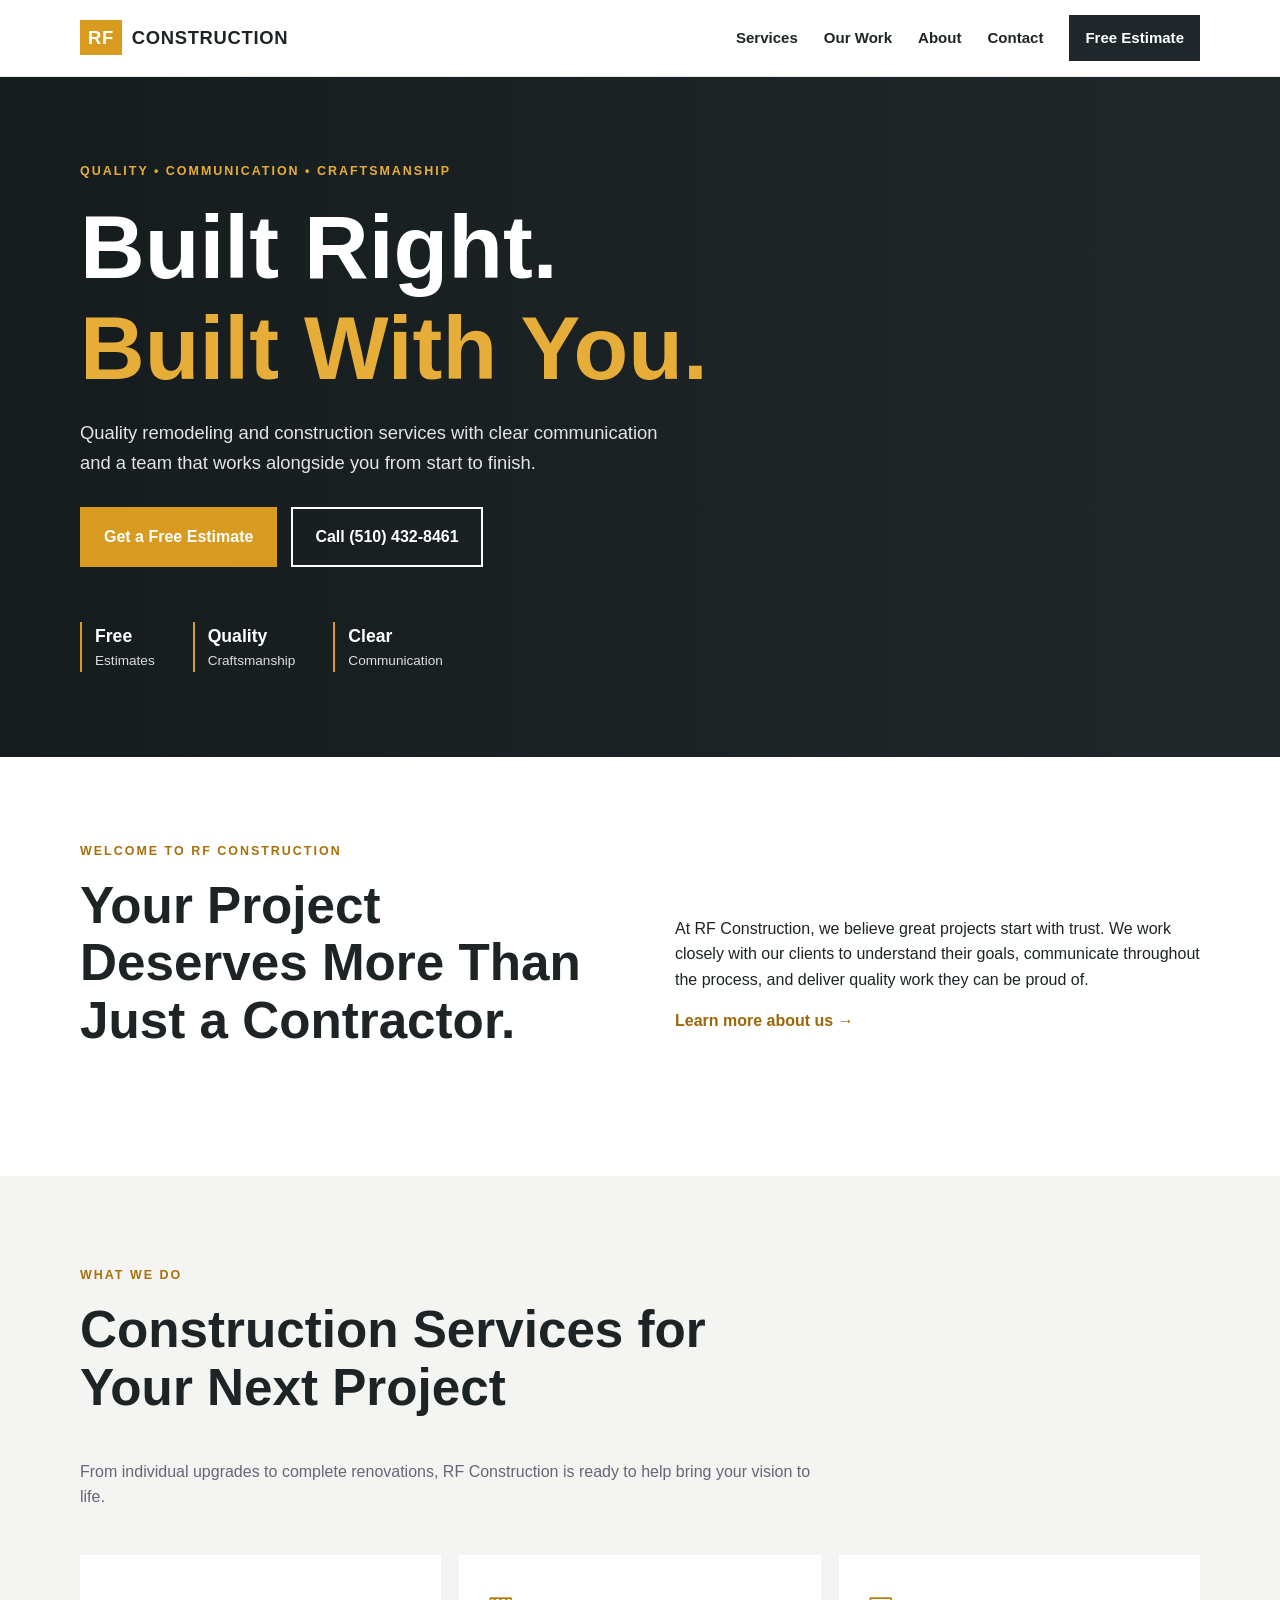
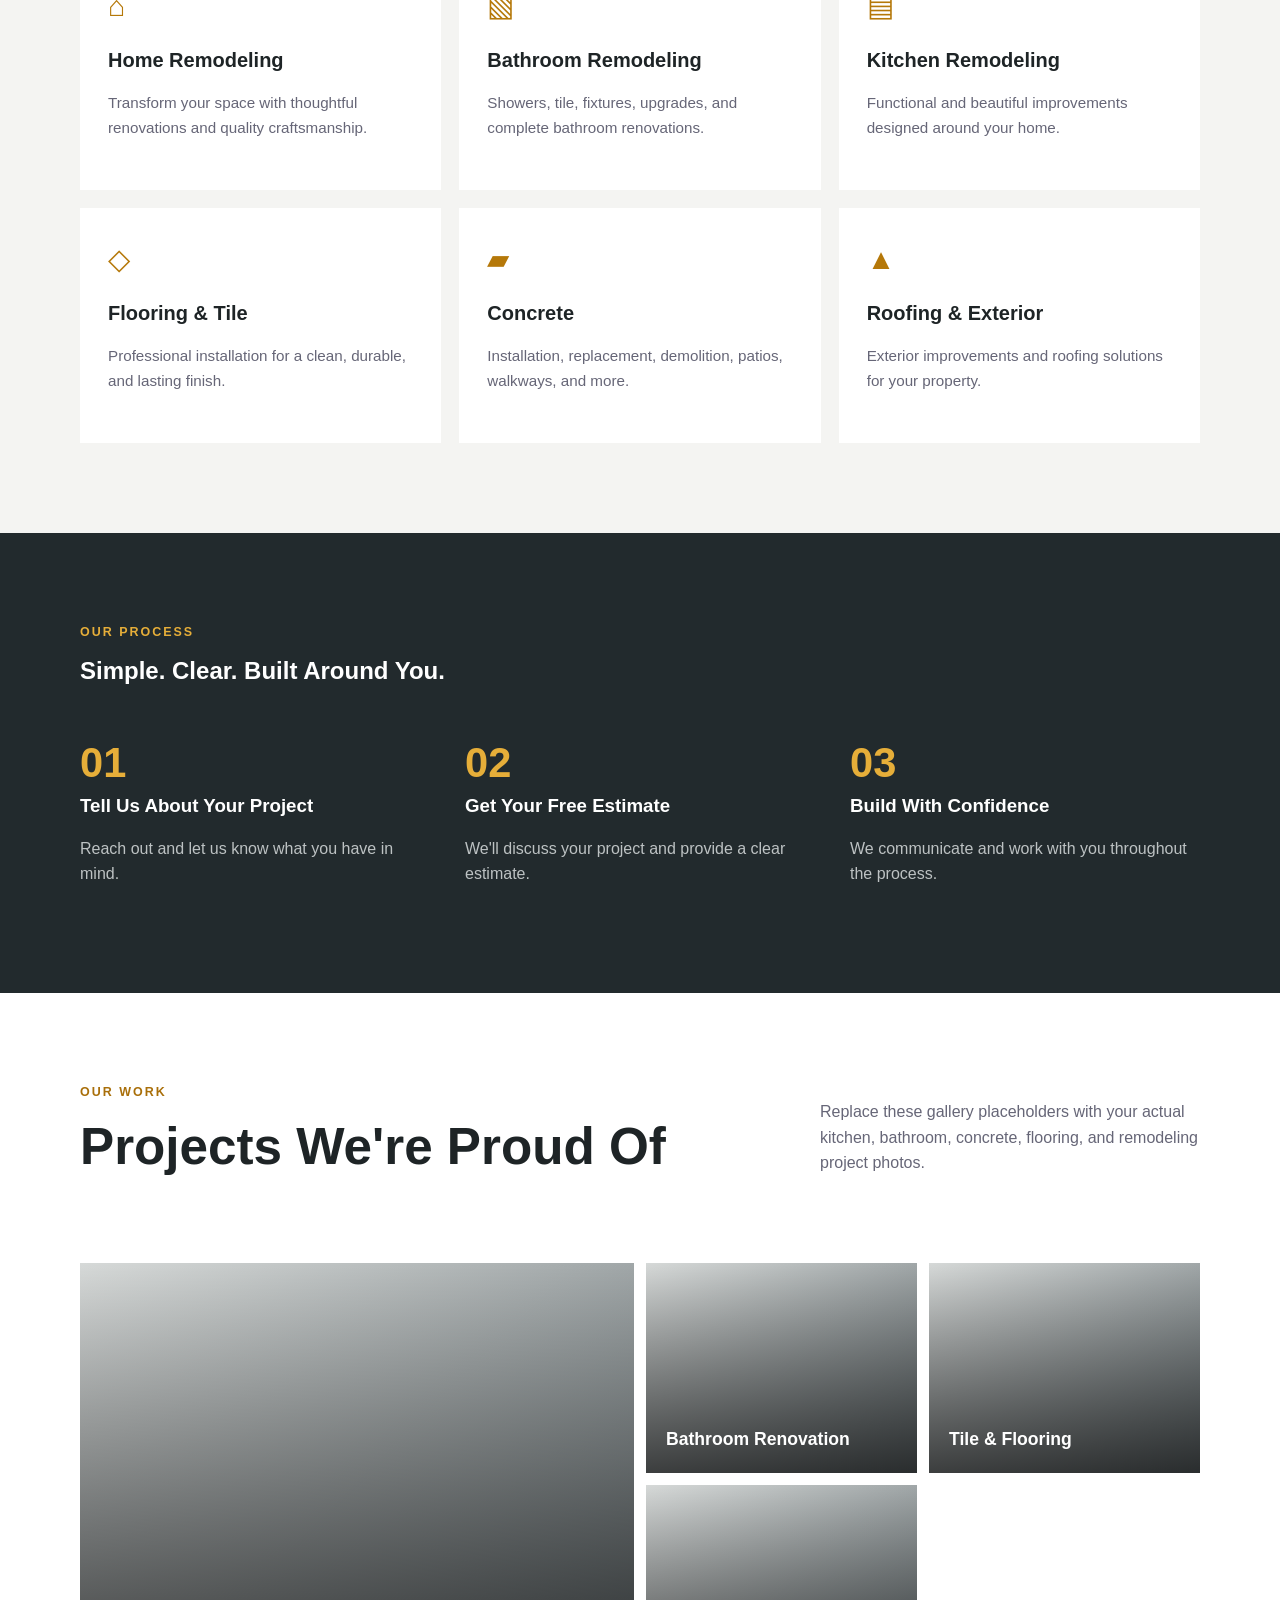
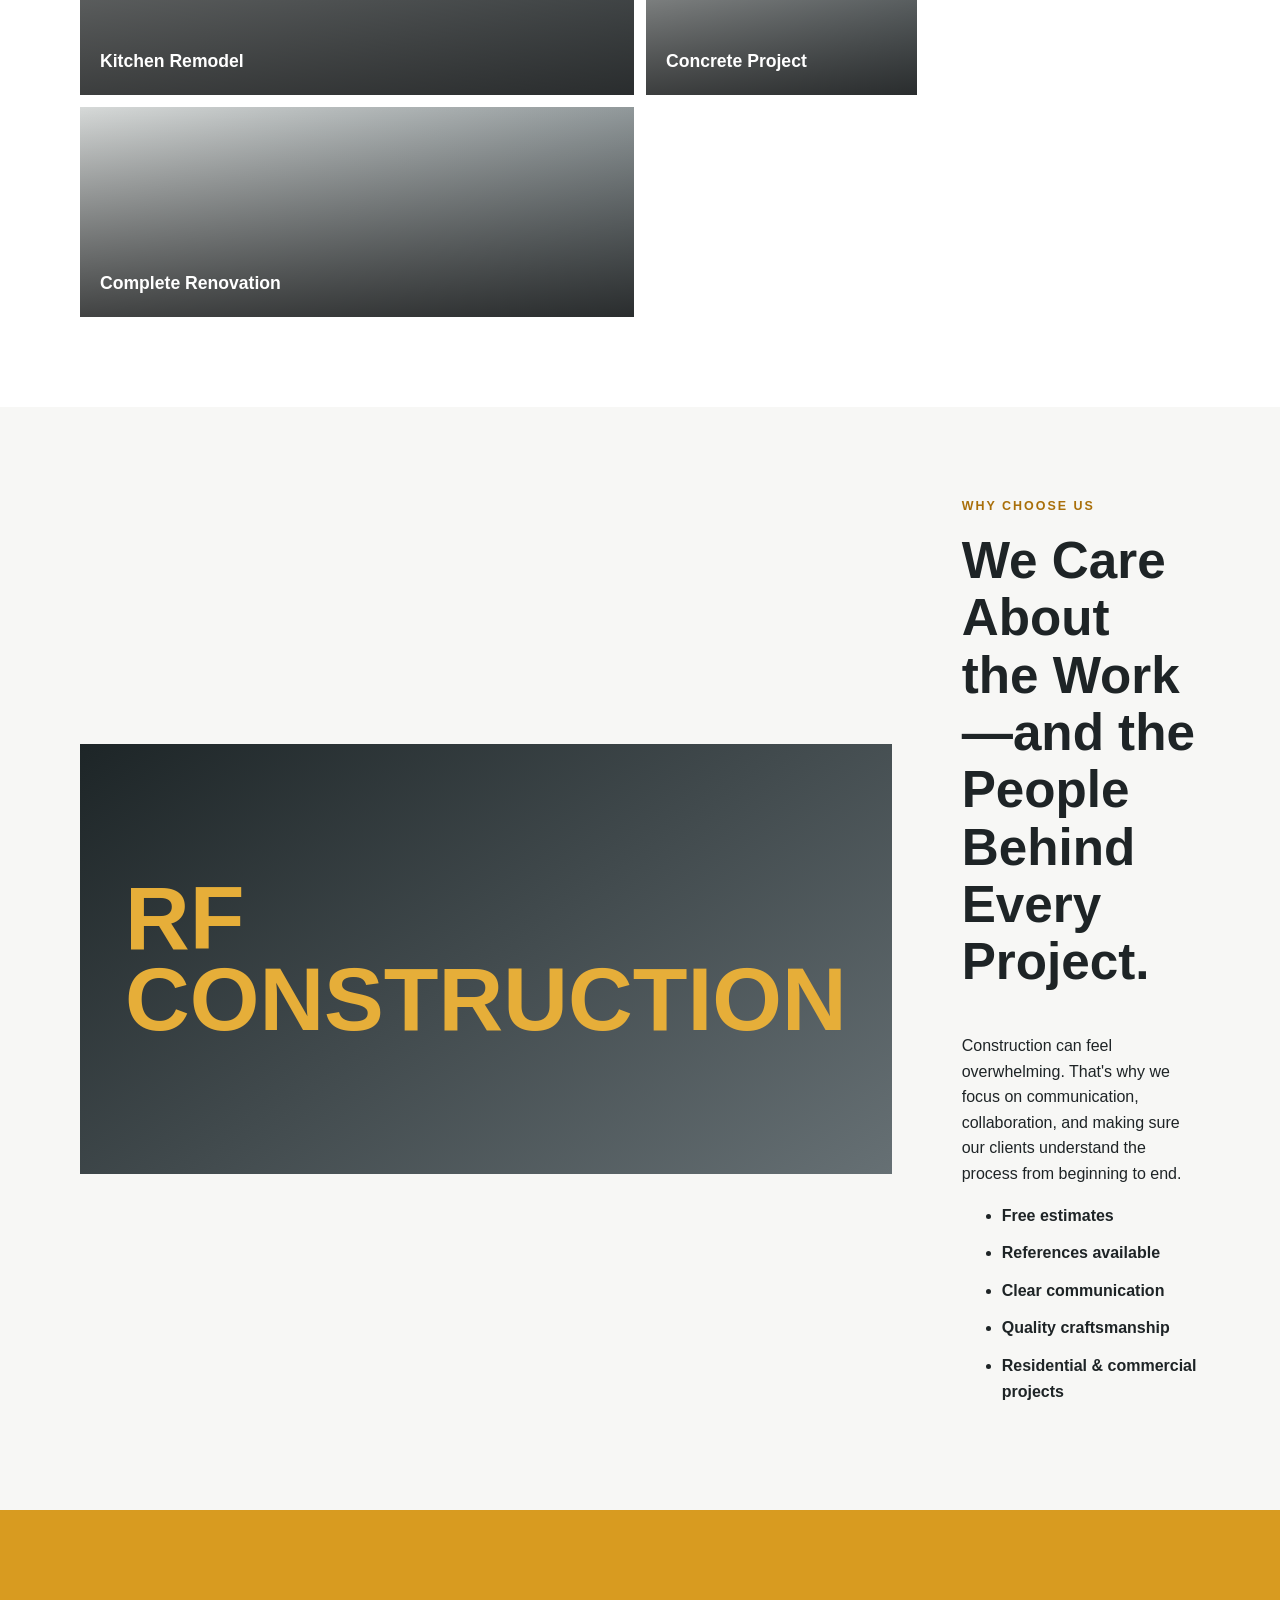
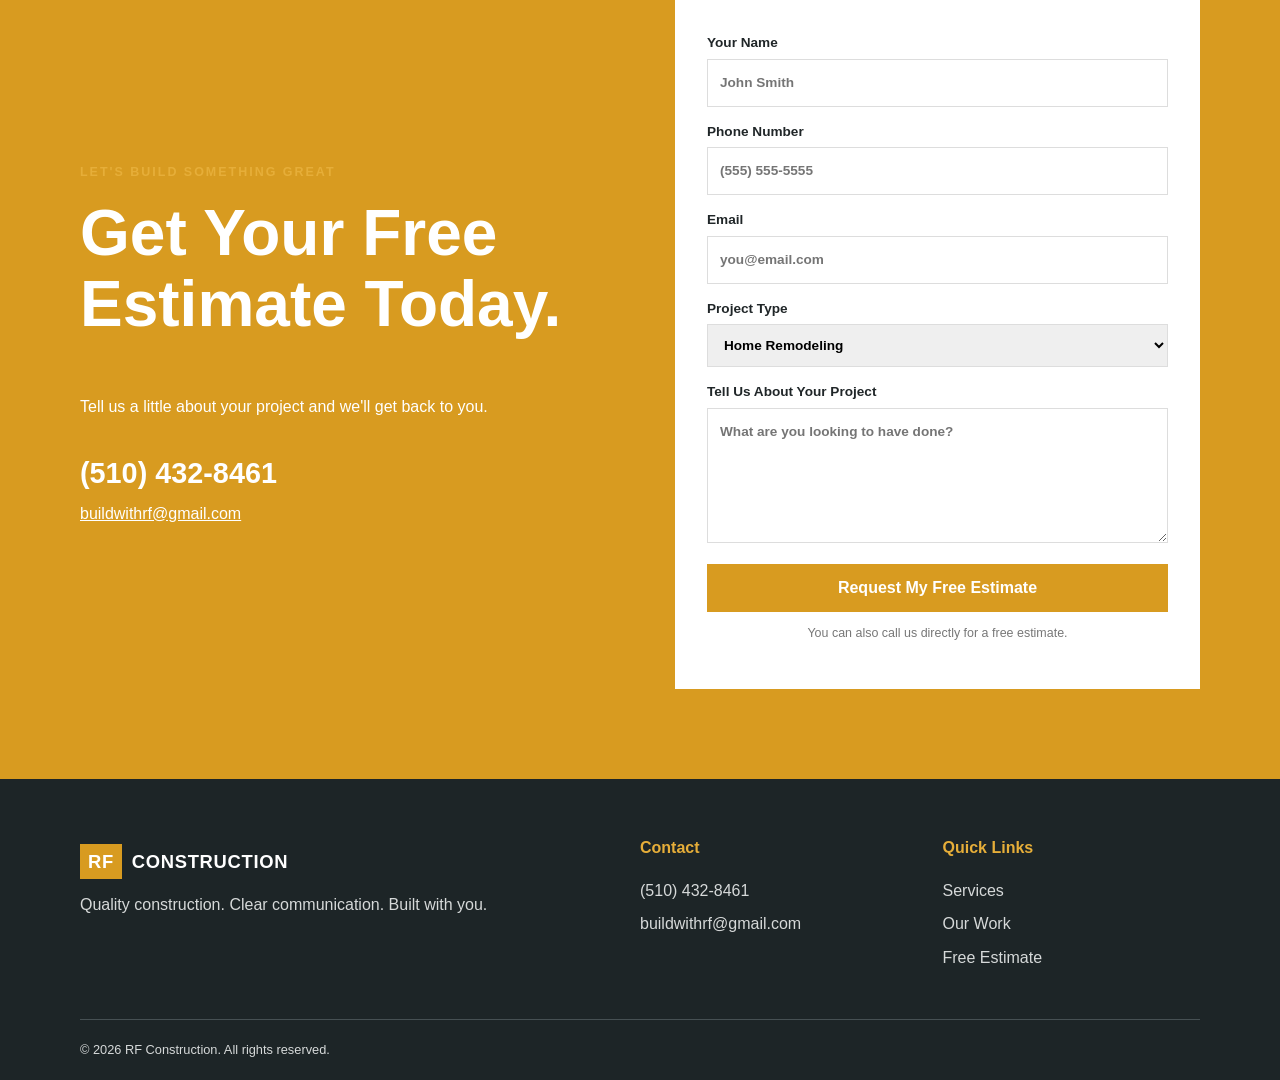
==== index.html @ c8752140 "Add files via upload" ====
<!DOCTYPE html>
<html lang="en">
<head>
  <meta charset="UTF-8" />
  <meta name="viewport" content="width=device-width, initial-scale=1.0" />
  <meta name="description" content="RF Construction provides remodeling, kitchens, bathrooms, flooring, tile, concrete, roofing and renovation services." />
  <title>RF Construction | Remodeling & Construction</title>
  <link rel="stylesheet" href="style.css" />
</head>
<body>
  <header class="site-header">
    <div class="container nav">
      <a class="brand" href="#home"><span>RF</span> CONSTRUCTION</a>
      <button class="menu-toggle" aria-label="Open navigation">☰</button>
      <nav class="nav-links">
        <a href="#services">Services</a>
        <a href="#work">Our Work</a>
        <a href="#about">About</a>
        <a href="#contact">Contact</a>
        <a class="nav-cta" href="#estimate">Free Estimate</a>
      </nav>
    </div>
  </header>

  <main id="home">
    <section class="hero">
      <div class="container hero-content">
        <p class="eyebrow">QUALITY • COMMUNICATION • CRAFTSMANSHIP</p>
        <h1>Built Right.<br><span>Built With You.</span></h1>
        <p class="hero-text">Quality remodeling and construction services with clear communication and a team that works alongside you from start to finish.</p>
        <div class="hero-actions">
          <a class="btn btn-primary" href="#estimate">Get a Free Estimate</a>
          <a class="btn btn-secondary" href="tel:+15104328461">Call (510) 432-8461</a>
        </div>
        <div class="trust-row">
          <div><strong>Free</strong><span>Estimates</span></div>
          <div><strong>Quality</strong><span>Craftsmanship</span></div>
          <div><strong>Clear</strong><span>Communication</span></div>
        </div>
      </div>
    </section>

    <section class="intro">
      <div class="container intro-grid">
        <div>
          <p class="eyebrow dark">WELCOME TO RF CONSTRUCTION</p>
          <h2>Your Project Deserves More Than Just a Contractor.</h2>
        </div>
        <div>
          <p>At RF Construction, we believe great projects start with trust. We work closely with our clients to understand their goals, communicate throughout the process, and deliver quality work they can be proud of.</p>
          <a class="text-link" href="#about">Learn more about us →</a>
        </div>
      </div>
    </section>

    <section class="services section" id="services">
      <div class="container">
        <div class="section-heading">
          <p class="eyebrow dark">WHAT WE DO</p>
          <h2>Construction Services for Your Next Project</h2>
          <p>From individual upgrades to complete renovations, RF Construction is ready to help bring your vision to life.</p>
        </div>
        <div class="service-grid">
          <article class="service-card"><div class="icon">⌂</div><h3>Home Remodeling</h3><p>Transform your space with thoughtful renovations and quality craftsmanship.</p></article>
          <article class="service-card"><div class="icon">▧</div><h3>Bathroom Remodeling</h3><p>Showers, tile, fixtures, upgrades, and complete bathroom renovations.</p></article>
          <article class="service-card"><div class="icon">▤</div><h3>Kitchen Remodeling</h3><p>Functional and beautiful improvements designed around your home.</p></article>
          <article class="service-card"><div class="icon">◇</div><h3>Flooring & Tile</h3><p>Professional installation for a clean, durable, and lasting finish.</p></article>
          <article class="service-card"><div class="icon">▰</div><h3>Concrete</h3><p>Installation, replacement, demolition, patios, walkways, and more.</p></article>
          <article class="service-card"><div class="icon">▲</div><h3>Roofing & Exterior</h3><p>Exterior improvements and roofing solutions for your property.</p></article>
        </div>
      </div>
    </section>

    <section class="process section">
      <div class="container">
        <p class="eyebrow">OUR PROCESS</p>
        <h2>Simple. Clear. Built Around You.</h2>
        <div class="process-grid">
          <div><span>01</span><h3>Tell Us About Your Project</h3><p>Reach out and let us know what you have in mind.</p></div>
          <div><span>02</span><h3>Get Your Free Estimate</h3><p>We'll discuss your project and provide a clear estimate.</p></div>
          <div><span>03</span><h3>Build With Confidence</h3><p>We communicate and work with you throughout the process.</p></div>
        </div>
      </div>
    </section>

    <section class="work section" id="work">
      <div class="container">
        <div class="section-heading split-heading">
          <div><p class="eyebrow dark">OUR WORK</p><h2>Projects We're Proud Of</h2></div>
          <p>Replace these gallery placeholders with your actual kitchen, bathroom, concrete, flooring, and remodeling project photos.</p>
        </div>
        <div class="gallery">
          <div class="gallery-item large"><span>Kitchen Remodel</span></div>
          <div class="gallery-item"><span>Bathroom Renovation</span></div>
          <div class="gallery-item"><span>Tile & Flooring</span></div>
          <div class="gallery-item"><span>Concrete Project</span></div>
          <div class="gallery-item wide"><span>Complete Renovation</span></div>
        </div>
      </div>
    </section>

    <section class="about section" id="about">
      <div class="container about-grid">
        <div class="about-image">RF<br>CONSTRUCTION</div>
        <div>
          <p class="eyebrow dark">WHY CHOOSE US</p>
          <h2>We Care About the Work—and the People Behind Every Project.</h2>
          <p>Construction can feel overwhelming. That's why we focus on communication, collaboration, and making sure our clients understand the process from beginning to end.</p>
          <ul>
            <li>Free estimates</li>
            <li>References available</li>
            <li>Clear communication</li>
            <li>Quality craftsmanship</li>
            <li>Residential & commercial projects</li>
          </ul>
        </div>
      </div>
    </section>

    <section class="estimate section" id="estimate">
      <div class="container estimate-grid">
        <div>
          <p class="eyebrow">LET'S BUILD SOMETHING GREAT</p>
          <h2>Get Your Free Estimate Today.</h2>
          <p>Tell us a little about your project and we'll get back to you.</p>
          <a class="phone-large" href="tel:+15104328461">(510) 432-8461</a>
          <a class="email-link" href="mailto:buildwithrf@gmail.com">buildwithrf@gmail.com</a>
        </div>
        <form class="estimate-form" action="mailto:buildwithrf@gmail.com" method="post" enctype="text/plain">
          <label>Your Name<input required name="name" type="text" placeholder="John Smith"></label>
          <label>Phone Number<input required name="phone" type="tel" placeholder="(555) 555-5555"></label>
          <label>Email<input name="email" type="email" placeholder="you@email.com"></label>
          <label>Project Type<select name="project"><option>Home Remodeling</option><option>Bathroom Remodeling</option><option>Kitchen Remodeling</option><option>Flooring & Tile</option><option>Concrete</option><option>Roofing & Exterior</option><option>Other</option></select></label>
          <label>Tell Us About Your Project<textarea required name="message" rows="5" placeholder="What are you looking to have done?"></textarea></label>
          <button class="btn btn-primary form-btn" type="submit">Request My Free Estimate</button>
          <p class="form-note">You can also call us directly for a free estimate.</p>
        </form>
      </div>
    </section>
  </main>

  <footer id="contact">
    <div class="container footer-grid">
      <div><a class="brand footer-brand" href="#home"><span>RF</span> CONSTRUCTION</a><p>Quality construction. Clear communication. Built with you.</p></div>
      <div><h4>Contact</h4><a href="tel:+15104328461">(510) 432-8461</a><a href="mailto:buildwithrf@gmail.com">buildwithrf@gmail.com</a></div>
      <div><h4>Quick Links</h4><a href="#services">Services</a><a href="#work">Our Work</a><a href="#estimate">Free Estimate</a></div>
    </div>
    <div class="container copyright">© <span id="year"></span> RF Construction. All rights reserved.</div>
  </footer>

  <a class="mobile-call" href="tel:+15104328461">☎ Call RF Construction</a>
  <script src="script.js"></script>
</body>
</html>
---- style.css ----
*{box-sizing:border-box}html{scroll-behavior:smooth}body{margin:0;font-family:Arial,Helvetica,sans-serif;color:#1e2426;background:#fff;line-height:1.6}a{text-decoration:none;color:inherit}.container{width:min(1120px,92%);margin:auto}.site-header{position:sticky;top:0;background:#fff;z-index:10;border-bottom:1px solid #e8e8e8}.nav{height:76px;display:flex;align-items:center;justify-content:space-between}.brand{font-weight:900;letter-spacing:.7px;font-size:1.15rem}.brand span{background:#d89b20;color:#fff;padding:7px 8px;margin-right:4px}.nav-links{display:flex;align-items:center;gap:26px;font-size:.94rem;font-weight:700}.nav-cta{background:#1f272a;color:#fff;padding:11px 16px}.menu-toggle{display:none;border:0;background:none;font-size:1.6rem}.hero{min-height:680px;background:linear-gradient(90deg,rgba(19,25,27,.9),rgba(19,25,27,.52)),url('images/hero.jpg') center/cover,#30383b;display:flex;align-items:center;color:#fff}.hero-content{padding:80px 0}.eyebrow{font-size:.78rem;font-weight:900;letter-spacing:2px;color:#e6ae39;margin:0 0 15px}.eyebrow.dark{color:#a96f0a}h1,h2,h3,h4{line-height:1.12;margin-top:0}h1{font-size:clamp(3rem,7vw,5.8rem);max-width:800px;margin-bottom:20px}h1 span{color:#e6ae39}.hero-text{max-width:610px;font-size:1.15rem;color:#e4e4e4}.hero-actions{display:flex;gap:14px;flex-wrap:wrap;margin:30px 0}.btn{display:inline-block;padding:15px 22px;font-weight:800;border:2px solid transparent}.btn-primary{background:#d89b20;color:#fff}.btn-primary:hover{background:#b87d10}.btn-secondary{border-color:#fff;color:#fff}.trust-row{display:flex;gap:38px;margin-top:55px}.trust-row div{display:grid;border-left:2px solid #d89b20;padding-left:13px}.trust-row strong{font-size:1.1rem}.trust-row span{font-size:.85rem;color:#ddd}.intro{padding:85px 0}.intro-grid,.about-grid,.estimate-grid{display:grid;grid-template-columns:1fr 1fr;gap:70px;align-items:center}.intro h2,.section-heading h2,.about h2,.estimate h2{font-size:clamp(2.1rem,4vw,3.5rem)}.text-link{font-weight:800;color:#9b6708}.section{padding:90px 0}.services{background:#f4f4f2}.section-heading{max-width:750px;margin-bottom:45px}.section-heading>p:last-child{color:#667}.service-grid{display:grid;grid-template-columns:repeat(3,1fr);gap:18px}.service-card{background:#fff;padding:28px;min-height:235px;border-bottom:3px solid transparent;transition:.2s}.service-card:hover{transform:translateY(-4px);border-bottom-color:#d89b20}.icon{font-size:1.8rem;color:#b57809;margin-bottom:20px}.service-card h3{font-size:1.25rem}.service-card p{color:#667;font-size:.95rem}.process{background:#222a2d;color:#fff}.process-grid{display:grid;grid-template-columns:repeat(3,1fr);gap:35px;margin-top:45px}.process-grid span{color:#e6ae39;font-size:2.6rem;font-weight:900}.process-grid p{color:#bdc2c3}.split-heading{display:flex;justify-content:space-between;gap:50px;max-width:none}.split-heading>p{max-width:380px}.gallery{display:grid;grid-template-columns:repeat(4,1fr);grid-auto-rows:210px;gap:12px}.gallery-item{background:linear-gradient(135deg,#d6d9d8,#778083);display:flex;align-items:end;padding:20px;color:#fff;font-weight:800;font-size:1.1rem;position:relative;overflow:hidden}.gallery-item:before{content:'';position:absolute;inset:0;background:linear-gradient(transparent,rgba(0,0,0,.65))}.gallery-item span{position:relative}.gallery-item.large{grid-column:span 2;grid-row:span 2}.gallery-item.wide{grid-column:span 2}.about{background:#f7f7f5}.about-image{min-height:430px;background:linear-gradient(145deg,#1d2527,#667074);color:#e6ae39;font-size:clamp(3rem,7vw,6rem);font-weight:900;line-height:.9;display:flex;align-items:center;padding:45px}.about li{margin:12px 0;font-weight:700}.estimate{background:#d89b20;color:#fff}.estimate h2{font-size:clamp(2.6rem,5vw,4.5rem)}.phone-large{display:block;font-size:1.8rem;font-weight:900;margin:30px 0 5px}.email-link{text-decoration:underline}.estimate-form{background:#fff;color:#202628;padding:32px}.estimate-form label{display:block;font-weight:700;font-size:.85rem;margin-bottom:14px}.estimate-form input,.estimate-form textarea,.estimate-form select{width:100%;margin-top:5px;padding:12px;border:1px solid #ddd;font:inherit}.form-btn{width:100%;border:0;font-size:1rem;cursor:pointer}.form-note{text-align:center;font-size:.78rem;color:#777}footer{background:#1d2527;color:#d6d9d9;padding:60px 0 20px}.footer-grid{display:grid;grid-template-columns:2fr 1fr 1fr;gap:45px}.footer-grid a{display:block;margin:8px 0}.footer-grid h4{color:#e6ae39}.footer-brand{color:#fff}.copyright{border-top:1px solid #465053;margin-top:40px;padding-top:20px;font-size:.8rem}.mobile-call{display:none}@media(max-width:760px){.nav-links{display:none;position:absolute;top:76px;left:0;right:0;background:#fff;padding:20px;flex-direction:column;align-items:stretch}.nav-links.open{display:flex}.menu-toggle{display:block}.hero{min-height:620px}.intro-grid,.about-grid,.estimate-grid,.footer-grid{grid-template-columns:1fr;gap:35px}.service-grid,.process-grid{grid-template-columns:1fr}.split-heading{display:block}.gallery{grid-template-columns:1fr 1fr;grid-auto-rows:150px}.gallery-item.large{grid-row:span 2}.trust-row{gap:16px}.mobile-call{display:block;position:fixed;bottom:15px;left:15px;right:15px;background:#d89b20;color:#fff;text-align:center;padding:15px;font-weight:900;z-index:20;box-shadow:0 5px 20px rgba(0,0,0,.2)}body{padding-bottom:65px}.section,.intro{padding:65px 0}}
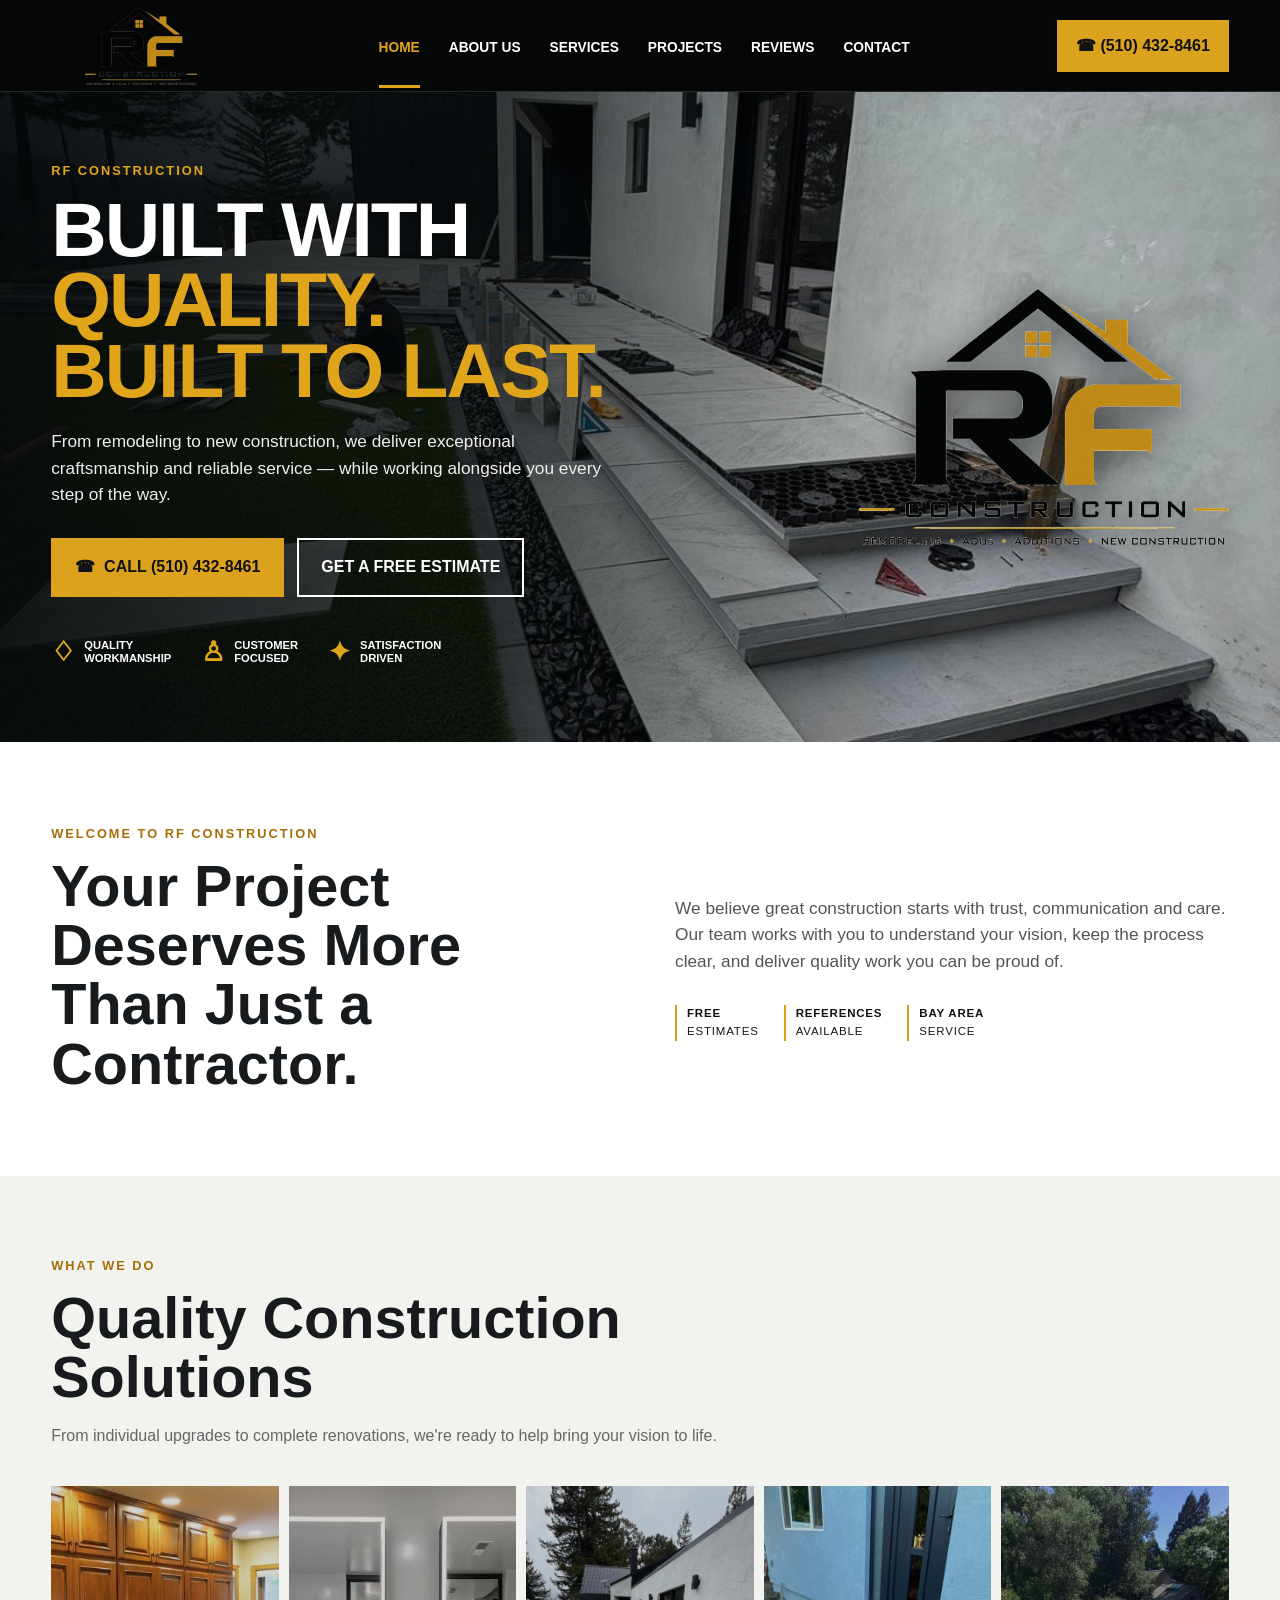
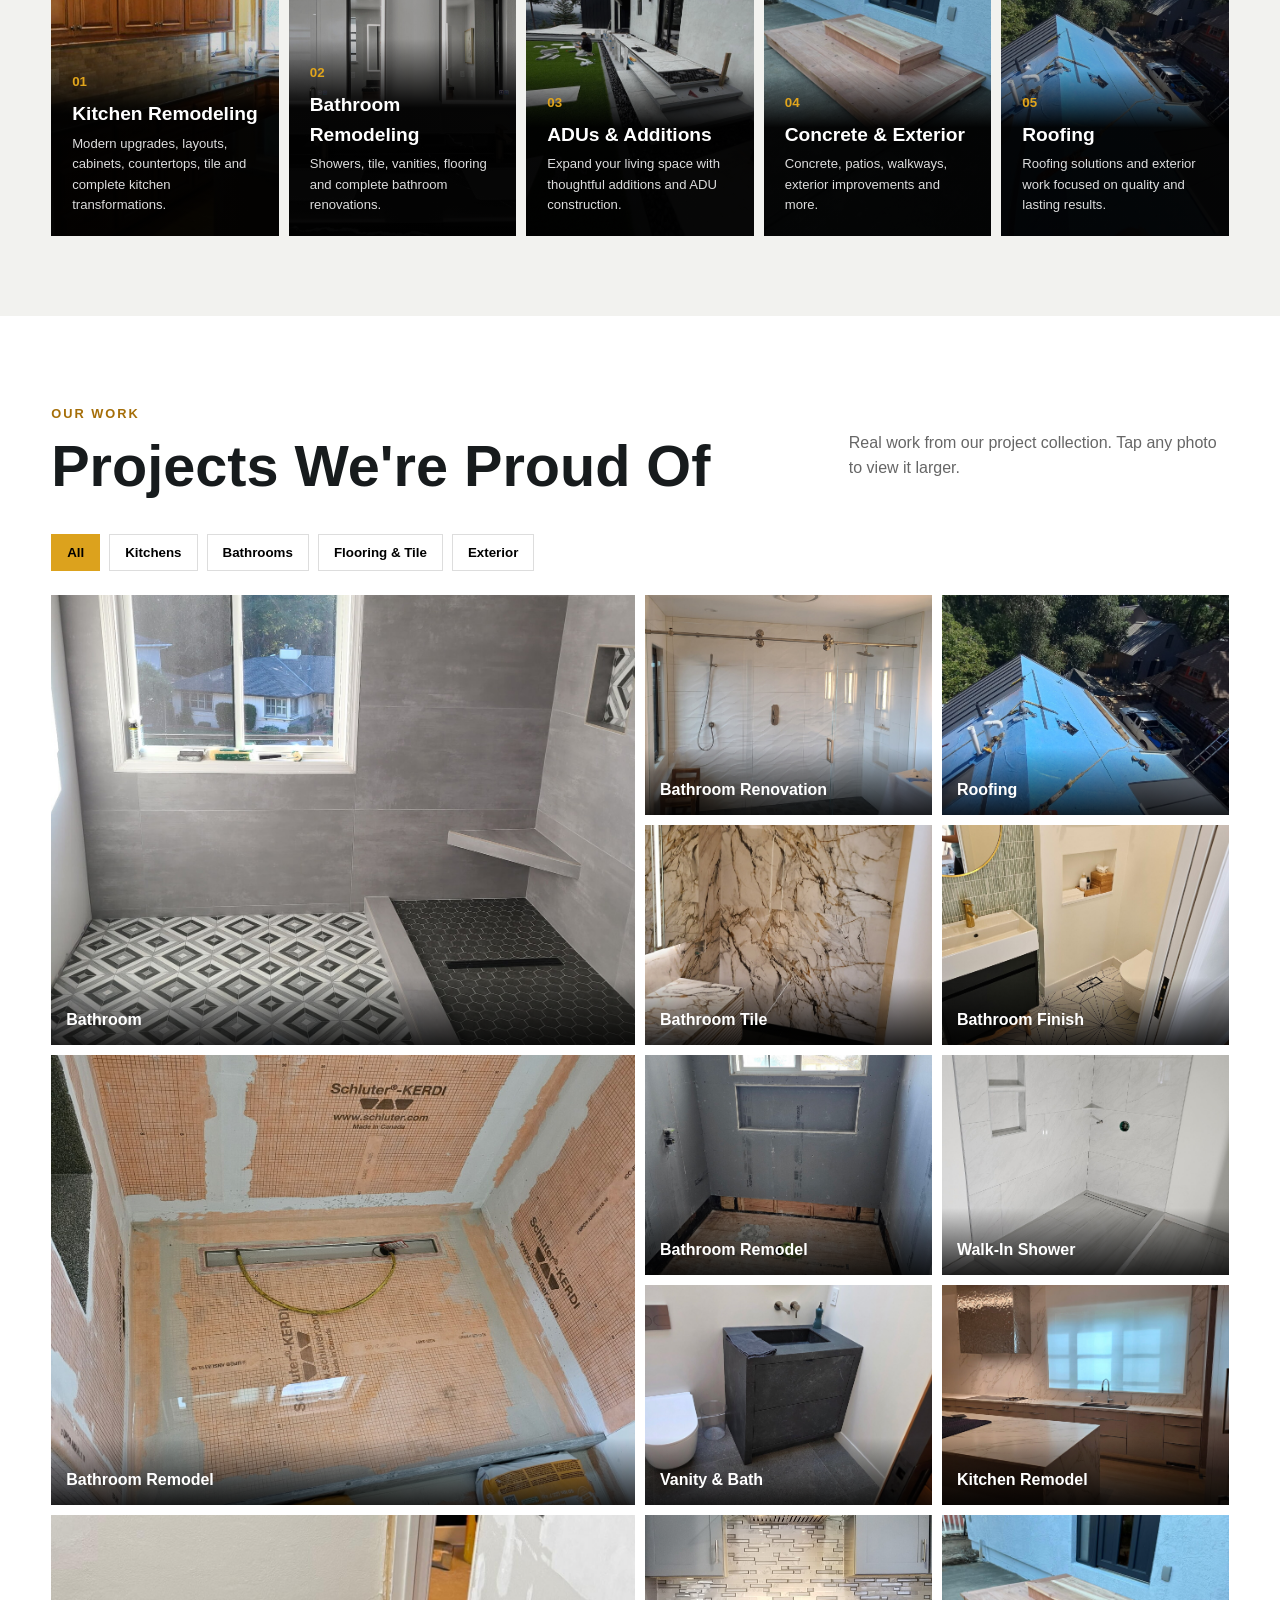
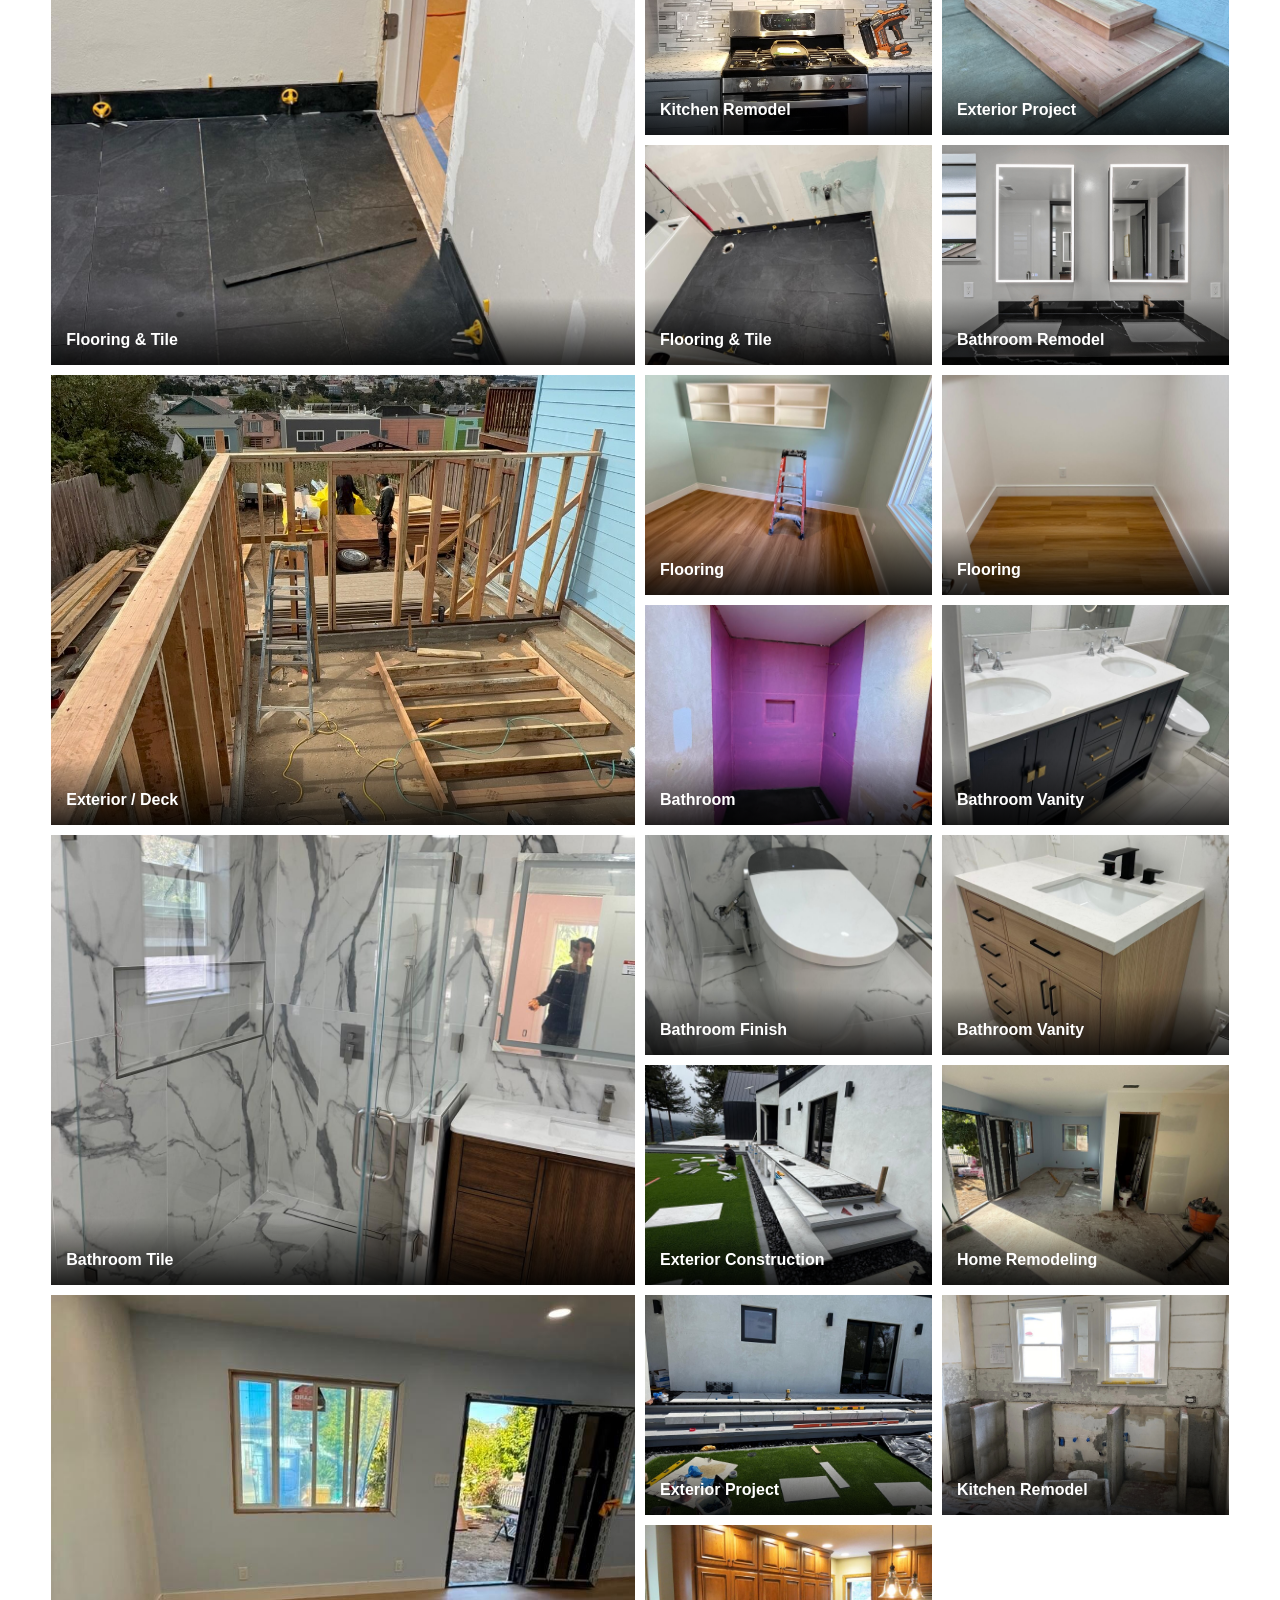
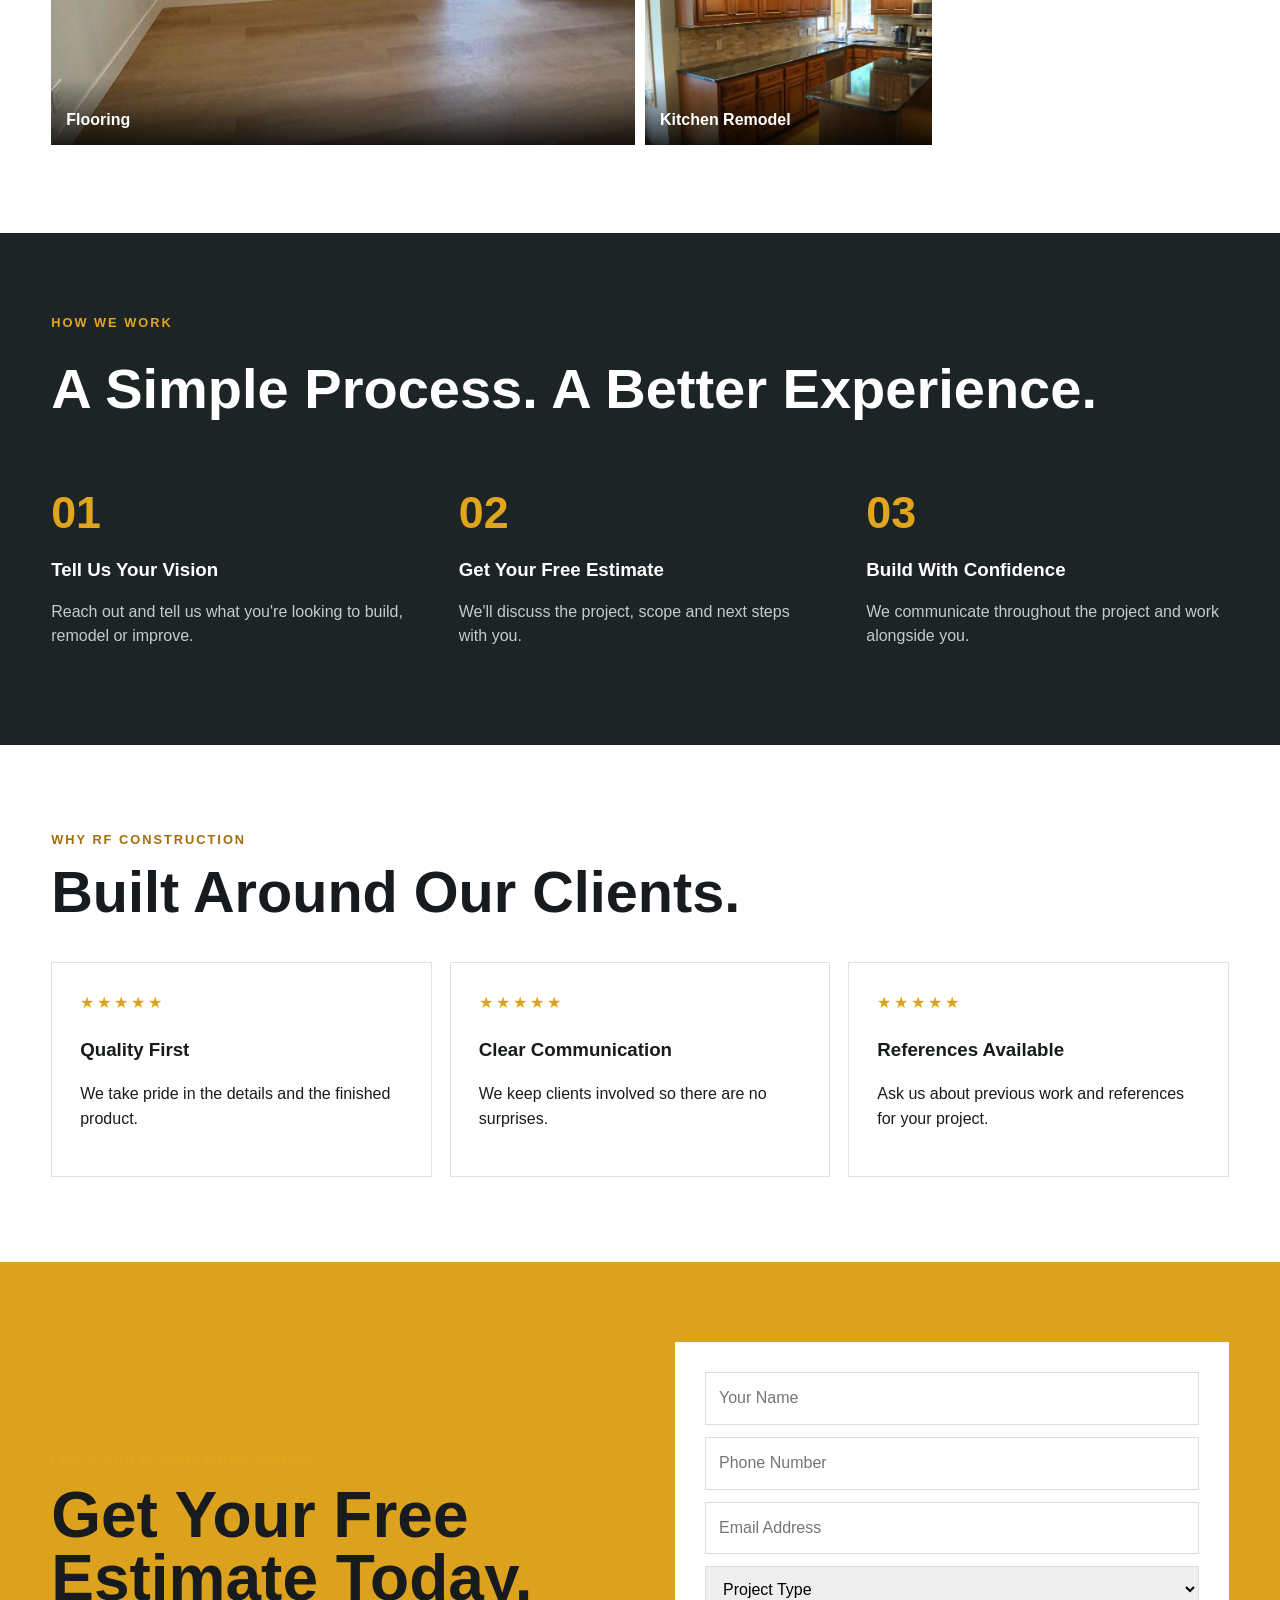
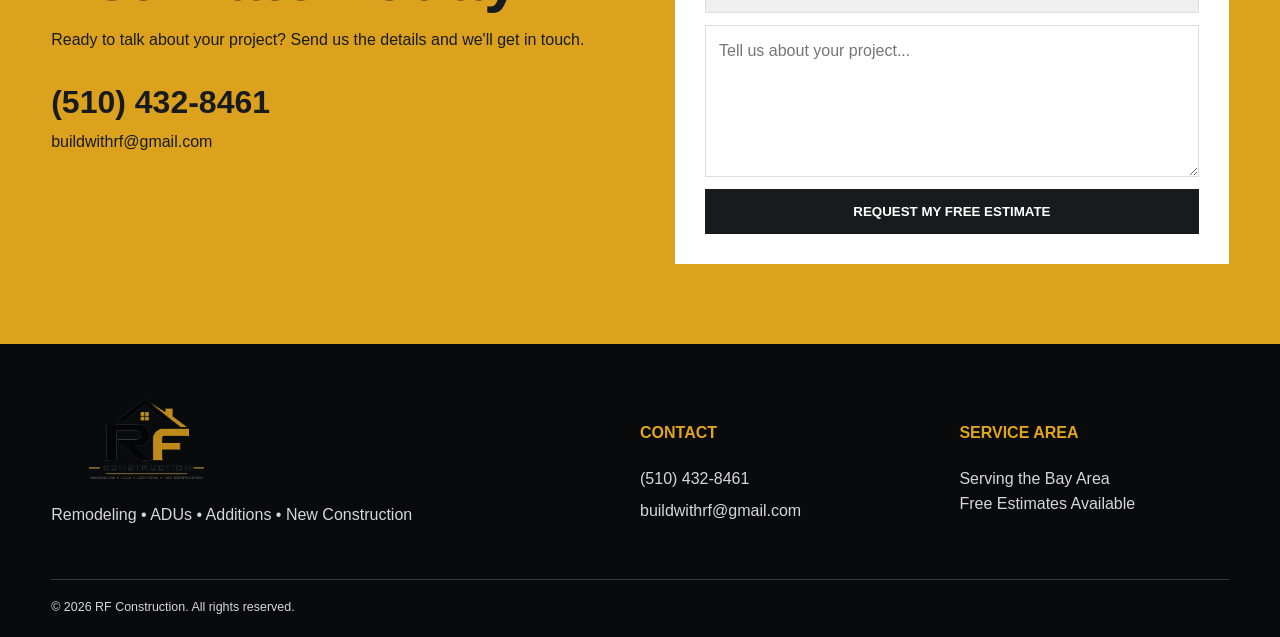
==== commit 503e1511: "Add files via upload" ====
--- a/index.html
+++ b/index.html
@@ -1,154 +1,37 @@
 <!DOCTYPE html>
 <html lang="en">
 <head>
-  <meta charset="UTF-8" />
-  <meta name="viewport" content="width=device-width, initial-scale=1.0" />
-  <meta name="description" content="RF Construction provides remodeling, kitchens, bathrooms, flooring, tile, concrete, roofing and renovation services." />
-  <title>RF Construction | Remodeling & Construction</title>
-  <link rel="stylesheet" href="style.css" />
+<meta charset="UTF-8"><meta name="viewport" content="width=device-width, initial-scale=1.0">
+<meta name="description" content="RF Construction — remodeling, ADUs, additions and new construction serving the Bay Area. Free estimates.">
+<title>RF Construction | Built With Quality. Built To Last.</title>
+<link rel="stylesheet" href="style.css">
 </head>
 <body>
-  <header class="site-header">
-    <div class="container nav">
-      <a class="brand" href="#home"><span>RF</span> CONSTRUCTION</a>
-      <button class="menu-toggle" aria-label="Open navigation">☰</button>
-      <nav class="nav-links">
-        <a href="#services">Services</a>
-        <a href="#work">Our Work</a>
-        <a href="#about">About</a>
-        <a href="#contact">Contact</a>
-        <a class="nav-cta" href="#estimate">Free Estimate</a>
-      </nav>
-    </div>
-  </header>
-
-  <main id="home">
-    <section class="hero">
-      <div class="container hero-content">
-        <p class="eyebrow">QUALITY • COMMUNICATION • CRAFTSMANSHIP</p>
-        <h1>Built Right.<br><span>Built With You.</span></h1>
-        <p class="hero-text">Quality remodeling and construction services with clear communication and a team that works alongside you from start to finish.</p>
-        <div class="hero-actions">
-          <a class="btn btn-primary" href="#estimate">Get a Free Estimate</a>
-          <a class="btn btn-secondary" href="tel:+15104328461">Call (510) 432-8461</a>
-        </div>
-        <div class="trust-row">
-          <div><strong>Free</strong><span>Estimates</span></div>
-          <div><strong>Quality</strong><span>Craftsmanship</span></div>
-          <div><strong>Clear</strong><span>Communication</span></div>
-        </div>
-      </div>
-    </section>
-
-    <section class="intro">
-      <div class="container intro-grid">
-        <div>
-          <p class="eyebrow dark">WELCOME TO RF CONSTRUCTION</p>
-          <h2>Your Project Deserves More Than Just a Contractor.</h2>
-        </div>
-        <div>
-          <p>At RF Construction, we believe great projects start with trust. We work closely with our clients to understand their goals, communicate throughout the process, and deliver quality work they can be proud of.</p>
-          <a class="text-link" href="#about">Learn more about us →</a>
-        </div>
-      </div>
-    </section>
-
-    <section class="services section" id="services">
-      <div class="container">
-        <div class="section-heading">
-          <p class="eyebrow dark">WHAT WE DO</p>
-          <h2>Construction Services for Your Next Project</h2>
-          <p>From individual upgrades to complete renovations, RF Construction is ready to help bring your vision to life.</p>
-        </div>
-        <div class="service-grid">
-          <article class="service-card"><div class="icon">⌂</div><h3>Home Remodeling</h3><p>Transform your space with thoughtful renovations and quality craftsmanship.</p></article>
-          <article class="service-card"><div class="icon">▧</div><h3>Bathroom Remodeling</h3><p>Showers, tile, fixtures, upgrades, and complete bathroom renovations.</p></article>
-          <article class="service-card"><div class="icon">▤</div><h3>Kitchen Remodeling</h3><p>Functional and beautiful improvements designed around your home.</p></article>
-          <article class="service-card"><div class="icon">◇</div><h3>Flooring & Tile</h3><p>Professional installation for a clean, durable, and lasting finish.</p></article>
-          <article class="service-card"><div class="icon">▰</div><h3>Concrete</h3><p>Installation, replacement, demolition, patios, walkways, and more.</p></article>
-          <article class="service-card"><div class="icon">▲</div><h3>Roofing & Exterior</h3><p>Exterior improvements and roofing solutions for your property.</p></article>
-        </div>
-      </div>
-    </section>
-
-    <section class="process section">
-      <div class="container">
-        <p class="eyebrow">OUR PROCESS</p>
-        <h2>Simple. Clear. Built Around You.</h2>
-        <div class="process-grid">
-          <div><span>01</span><h3>Tell Us About Your Project</h3><p>Reach out and let us know what you have in mind.</p></div>
-          <div><span>02</span><h3>Get Your Free Estimate</h3><p>We'll discuss your project and provide a clear estimate.</p></div>
-          <div><span>03</span><h3>Build With Confidence</h3><p>We communicate and work with you throughout the process.</p></div>
-        </div>
-      </div>
-    </section>
-
-    <section class="work section" id="work">
-      <div class="container">
-        <div class="section-heading split-heading">
-          <div><p class="eyebrow dark">OUR WORK</p><h2>Projects We're Proud Of</h2></div>
-          <p>Replace these gallery placeholders with your actual kitchen, bathroom, concrete, flooring, and remodeling project photos.</p>
-        </div>
-        <div class="gallery">
-          <div class="gallery-item large"><span>Kitchen Remodel</span></div>
-          <div class="gallery-item"><span>Bathroom Renovation</span></div>
-          <div class="gallery-item"><span>Tile & Flooring</span></div>
-          <div class="gallery-item"><span>Concrete Project</span></div>
-          <div class="gallery-item wide"><span>Complete Renovation</span></div>
-        </div>
-      </div>
-    </section>
-
-    <section class="about section" id="about">
-      <div class="container about-grid">
-        <div class="about-image">RF<br>CONSTRUCTION</div>
-        <div>
-          <p class="eyebrow dark">WHY CHOOSE US</p>
-          <h2>We Care About the Work—and the People Behind Every Project.</h2>
-          <p>Construction can feel overwhelming. That's why we focus on communication, collaboration, and making sure our clients understand the process from beginning to end.</p>
-          <ul>
-            <li>Free estimates</li>
-            <li>References available</li>
-            <li>Clear communication</li>
-            <li>Quality craftsmanship</li>
-            <li>Residential & commercial projects</li>
-          </ul>
-        </div>
-      </div>
-    </section>
-
-    <section class="estimate section" id="estimate">
-      <div class="container estimate-grid">
-        <div>
-          <p class="eyebrow">LET'S BUILD SOMETHING GREAT</p>
-          <h2>Get Your Free Estimate Today.</h2>
-          <p>Tell us a little about your project and we'll get back to you.</p>
-          <a class="phone-large" href="tel:+15104328461">(510) 432-8461</a>
-          <a class="email-link" href="mailto:buildwithrf@gmail.com">buildwithrf@gmail.com</a>
-        </div>
-        <form class="estimate-form" action="mailto:buildwithrf@gmail.com" method="post" enctype="text/plain">
-          <label>Your Name<input required name="name" type="text" placeholder="John Smith"></label>
-          <label>Phone Number<input required name="phone" type="tel" placeholder="(555) 555-5555"></label>
-          <label>Email<input name="email" type="email" placeholder="you@email.com"></label>
-          <label>Project Type<select name="project"><option>Home Remodeling</option><option>Bathroom Remodeling</option><option>Kitchen Remodeling</option><option>Flooring & Tile</option><option>Concrete</option><option>Roofing & Exterior</option><option>Other</option></select></label>
-          <label>Tell Us About Your Project<textarea required name="message" rows="5" placeholder="What are you looking to have done?"></textarea></label>
-          <button class="btn btn-primary form-btn" type="submit">Request My Free Estimate</button>
-          <p class="form-note">You can also call us directly for a free estimate.</p>
-        </form>
-      </div>
-    </section>
-  </main>
-
-  <footer id="contact">
-    <div class="container footer-grid">
-      <div><a class="brand footer-brand" href="#home"><span>RF</span> CONSTRUCTION</a><p>Quality construction. Clear communication. Built with you.</p></div>
-      <div><h4>Contact</h4><a href="tel:+15104328461">(510) 432-8461</a><a href="mailto:buildwithrf@gmail.com">buildwithrf@gmail.com</a></div>
-      <div><h4>Quick Links</h4><a href="#services">Services</a><a href="#work">Our Work</a><a href="#estimate">Free Estimate</a></div>
-    </div>
-    <div class="container copyright">© <span id="year"></span> RF Construction. All rights reserved.</div>
-  </footer>
-
-  <a class="mobile-call" href="tel:+15104328461">☎ Call RF Construction</a>
-  <script src="script.js"></script>
-</body>
-</html>+<header class="header"><div class="wrap nav">
+<a href="#home" class="logo-link"><img src="images/rf-logo.png" alt="RF Construction"></a>
+<button class="menu" aria-label="Menu">☰</button>
+<nav><a class="active" href="#home">Home</a><a href="#about">About Us</a><a href="#services">Services</a><a href="#projects">Projects</a><a href="#reviews">Reviews</a><a href="#contact">Contact</a></nav>
+<a class="phone-top" href="tel:+15104328461">☎ <span>(510) 432-8461</span></a>
+</div></header>
+<main id="home">
+<section class="hero"><div class="hero-bg"></div><div class="wrap hero-inner">
+<div class="hero-copy"><p class="eyebrow">RF CONSTRUCTION</p><h1>BUILT WITH<br><b>QUALITY.</b><br><em>BUILT TO LAST.</em></h1><p>From remodeling to new construction, we deliver exceptional craftsmanship and reliable service — while working alongside you every step of the way.</p><div class="actions"><a class="btn gold" href="tel:+15104328461">☎ &nbsp;CALL (510) 432-8461</a><a class="btn outline" href="#estimate">GET A FREE ESTIMATE</a></div><div class="trust"><div><strong>♢</strong><span>QUALITY<br>WORKMANSHIP</span></div><div><strong>♙</strong><span>CUSTOMER<br>FOCUSED</span></div><div><strong>✦</strong><span>SATISFACTION<br>DRIVEN</span></div></div></div>
+<div class="hero-logo"><img src="images/rf-logo.png" alt="RF Construction logo"></div>
+</div></section>
+<section class="intro" id="about"><div class="wrap intro-grid"><div><p class="eyebrow dark">WELCOME TO RF CONSTRUCTION</p><h2>Your Project Deserves More Than Just a Contractor.</h2></div><div><p>We believe great construction starts with trust, communication and care. Our team works with you to understand your vision, keep the process clear, and deliver quality work you can be proud of.</p><div class="mini-stats"><span><b>FREE</b> ESTIMATES</span><span><b>REFERENCES</b> AVAILABLE</span><span><b>BAY AREA</b> SERVICE</span></div></div></div></section>
+<section class="services" id="services"><div class="wrap"><div class="heading"><p class="eyebrow dark">WHAT WE DO</p><h2>Quality Construction Solutions</h2><p>From individual upgrades to complete renovations, we're ready to help bring your vision to life.</p></div><div class="service-grid">
+<article><img src="images/project37.jpg" alt="Kitchen remodeling"><div><small>01</small><h3>Kitchen Remodeling</h3><p>Modern upgrades, layouts, cabinets, countertops, tile and complete kitchen transformations.</p></div></article>
+<article><img src="images/project17.jpg" alt="Bathroom remodeling"><div><small>02</small><h3>Bathroom Remodeling</h3><p>Showers, tile, vanities, flooring and complete bathroom renovations.</p></div></article>
+<article><img src="images/project32.jpg" alt="Exterior construction"><div><small>03</small><h3>ADUs & Additions</h3><p>Expand your living space with thoughtful additions and ADU construction.</p></div></article>
+<article><img src="images/project13.jpg" alt="Exterior project"><div><small>04</small><h3>Concrete & Exterior</h3><p>Concrete, patios, walkways, exterior improvements and more.</p></div></article>
+<article><img src="images/project03.jpg" alt="Roofing project"><div><small>05</small><h3>Roofing</h3><p>Roofing solutions and exterior work focused on quality and lasting results.</p></div></article>
+</div></div></section>
+<section class="projects" id="projects"><div class="wrap"><div class="heading project-heading"><div><p class="eyebrow dark">OUR WORK</p><h2>Projects We're Proud Of</h2></div><p>Real work from our project collection. Tap any photo to view it larger.</p></div><div class="filters"><button class="filter active" data-filter="all">All</button><button class="filter" data-filter="kitchen">Kitchens</button><button class="filter" data-filter="bathroom">Bathrooms</button><button class="filter" data-filter="flooring">Flooring & Tile</button><button class="filter" data-filter="exterior">Exterior</button></div><div class="gallery" id="gallery"></div></div></section>
+<section class="process"><div class="wrap"><p class="eyebrow">HOW WE WORK</p><h2>A Simple Process. A Better Experience.</h2><div class="steps"><div><b>01</b><h3>Tell Us Your Vision</h3><p>Reach out and tell us what you're looking to build, remodel or improve.</p></div><div><b>02</b><h3>Get Your Free Estimate</h3><p>We'll discuss the project, scope and next steps with you.</p></div><div><b>03</b><h3>Build With Confidence</h3><p>We communicate throughout the project and work alongside you.</p></div></div></div></section>
+<section class="reviews" id="reviews"><div class="wrap"><p class="eyebrow dark">WHY RF CONSTRUCTION</p><h2>Built Around Our Clients.</h2><div class="review-grid"><div><span>★★★★★</span><h3>Quality First</h3><p>We take pride in the details and the finished product.</p></div><div><span>★★★★★</span><h3>Clear Communication</h3><p>We keep clients involved so there are no surprises.</p></div><div><span>★★★★★</span><h3>References Available</h3><p>Ask us about previous work and references for your project.</p></div></div></div></section>
+<section class="estimate" id="estimate"><div class="wrap estimate-grid"><div><p class="eyebrow">LET'S BUILD SOMETHING GREAT</p><h2>Get Your Free Estimate Today.</h2><p>Ready to talk about your project? Send us the details and we'll get in touch.</p><a class="big-phone" href="tel:+15104328461">(510) 432-8461</a><a href="mailto:buildwithrf@gmail.com">buildwithrf@gmail.com</a></div><form action="mailto:buildwithrf@gmail.com" method="post" enctype="text/plain"><input required name="Name" placeholder="Your Name"><input required name="Phone" placeholder="Phone Number"><input name="Email" type="email" placeholder="Email Address"><select name="Project"><option>Project Type</option><option>Kitchen Remodeling</option><option>Bathroom Remodeling</option><option>ADU / Addition</option><option>Concrete / Exterior</option><option>Roofing</option><option>Other</option></select><textarea required name="Message" rows="5" placeholder="Tell us about your project..."></textarea><button class="btn dark-btn" type="submit">REQUEST MY FREE ESTIMATE</button></form></div></section>
+</main>
+<footer id="contact"><div class="wrap footer-grid"><div><img src="images/rf-logo.png" alt="RF Construction" class="footer-logo"><p>Remodeling • ADUs • Additions • New Construction</p></div><div><h4>CONTACT</h4><a href="tel:+15104328461">(510) 432-8461</a><a href="mailto:buildwithrf@gmail.com">buildwithrf@gmail.com</a></div><div><h4>SERVICE AREA</h4><p>Serving the Bay Area<br>Free Estimates Available</p></div></div><div class="wrap copyright">© <span id="year"></span> RF Construction. All rights reserved.</div></footer>
+<div class="lightbox" id="lightbox"><button>×</button><img src="" alt="Project photo"></div><a class="mobile-call" href="tel:+15104328461">☎ CALL RF CONSTRUCTION</a>
+<script src="script.js"></script>
+</body></html>
--- a/style.css
+++ b/style.css
@@ -1 +1 @@
-*{box-sizing:border-box}html{scroll-behavior:smooth}body{margin:0;font-family:Arial,Helvetica,sans-serif;color:#1e2426;background:#fff;line-height:1.6}a{text-decoration:none;color:inherit}.container{width:min(1120px,92%);margin:auto}.site-header{position:sticky;top:0;background:#fff;z-index:10;border-bottom:1px solid #e8e8e8}.nav{height:76px;display:flex;align-items:center;justify-content:space-between}.brand{font-weight:900;letter-spacing:.7px;font-size:1.15rem}.brand span{background:#d89b20;color:#fff;padding:7px 8px;margin-right:4px}.nav-links{display:flex;align-items:center;gap:26px;font-size:.94rem;font-weight:700}.nav-cta{background:#1f272a;color:#fff;padding:11px 16px}.menu-toggle{display:none;border:0;background:none;font-size:1.6rem}.hero{min-height:680px;background:linear-gradient(90deg,rgba(19,25,27,.9),rgba(19,25,27,.52)),url('images/hero.jpg') center/cover,#30383b;display:flex;align-items:center;color:#fff}.hero-content{padding:80px 0}.eyebrow{font-size:.78rem;font-weight:900;letter-spacing:2px;color:#e6ae39;margin:0 0 15px}.eyebrow.dark{color:#a96f0a}h1,h2,h3,h4{line-height:1.12;margin-top:0}h1{font-size:clamp(3rem,7vw,5.8rem);max-width:800px;margin-bottom:20px}h1 span{color:#e6ae39}.hero-text{max-width:610px;font-size:1.15rem;color:#e4e4e4}.hero-actions{display:flex;gap:14px;flex-wrap:wrap;margin:30px 0}.btn{display:inline-block;padding:15px 22px;font-weight:800;border:2px solid transparent}.btn-primary{background:#d89b20;color:#fff}.btn-primary:hover{background:#b87d10}.btn-secondary{border-color:#fff;color:#fff}.trust-row{display:flex;gap:38px;margin-top:55px}.trust-row div{display:grid;border-left:2px solid #d89b20;padding-left:13px}.trust-row strong{font-size:1.1rem}.trust-row span{font-size:.85rem;color:#ddd}.intro{padding:85px 0}.intro-grid,.about-grid,.estimate-grid{display:grid;grid-template-columns:1fr 1fr;gap:70px;align-items:center}.intro h2,.section-heading h2,.about h2,.estimate h2{font-size:clamp(2.1rem,4vw,3.5rem)}.text-link{font-weight:800;color:#9b6708}.section{padding:90px 0}.services{background:#f4f4f2}.section-heading{max-width:750px;margin-bottom:45px}.section-heading>p:last-child{color:#667}.service-grid{display:grid;grid-template-columns:repeat(3,1fr);gap:18px}.service-card{background:#fff;padding:28px;min-height:235px;border-bottom:3px solid transparent;transition:.2s}.service-card:hover{transform:translateY(-4px);border-bottom-color:#d89b20}.icon{font-size:1.8rem;color:#b57809;margin-bottom:20px}.service-card h3{font-size:1.25rem}.service-card p{color:#667;font-size:.95rem}.process{background:#222a2d;color:#fff}.process-grid{display:grid;grid-template-columns:repeat(3,1fr);gap:35px;margin-top:45px}.process-grid span{color:#e6ae39;font-size:2.6rem;font-weight:900}.process-grid p{color:#bdc2c3}.split-heading{display:flex;justify-content:space-between;gap:50px;max-width:none}.split-heading>p{max-width:380px}.gallery{display:grid;grid-template-columns:repeat(4,1fr);grid-auto-rows:210px;gap:12px}.gallery-item{background:linear-gradient(135deg,#d6d9d8,#778083);display:flex;align-items:end;padding:20px;color:#fff;font-weight:800;font-size:1.1rem;position:relative;overflow:hidden}.gallery-item:before{content:'';position:absolute;inset:0;background:linear-gradient(transparent,rgba(0,0,0,.65))}.gallery-item span{position:relative}.gallery-item.large{grid-column:span 2;grid-row:span 2}.gallery-item.wide{grid-column:span 2}.about{background:#f7f7f5}.about-image{min-height:430px;background:linear-gradient(145deg,#1d2527,#667074);color:#e6ae39;font-size:clamp(3rem,7vw,6rem);font-weight:900;line-height:.9;display:flex;align-items:center;padding:45px}.about li{margin:12px 0;font-weight:700}.estimate{background:#d89b20;color:#fff}.estimate h2{font-size:clamp(2.6rem,5vw,4.5rem)}.phone-large{display:block;font-size:1.8rem;font-weight:900;margin:30px 0 5px}.email-link{text-decoration:underline}.estimate-form{background:#fff;color:#202628;padding:32px}.estimate-form label{display:block;font-weight:700;font-size:.85rem;margin-bottom:14px}.estimate-form input,.estimate-form textarea,.estimate-form select{width:100%;margin-top:5px;padding:12px;border:1px solid #ddd;font:inherit}.form-btn{width:100%;border:0;font-size:1rem;cursor:pointer}.form-note{text-align:center;font-size:.78rem;color:#777}footer{background:#1d2527;color:#d6d9d9;padding:60px 0 20px}.footer-grid{display:grid;grid-template-columns:2fr 1fr 1fr;gap:45px}.footer-grid a{display:block;margin:8px 0}.footer-grid h4{color:#e6ae39}.footer-brand{color:#fff}.copyright{border-top:1px solid #465053;margin-top:40px;padding-top:20px;font-size:.8rem}.mobile-call{display:none}@media(max-width:760px){.nav-links{display:none;position:absolute;top:76px;left:0;right:0;background:#fff;padding:20px;flex-direction:column;align-items:stretch}.nav-links.open{display:flex}.menu-toggle{display:block}.hero{min-height:620px}.intro-grid,.about-grid,.estimate-grid,.footer-grid{grid-template-columns:1fr;gap:35px}.service-grid,.process-grid{grid-template-columns:1fr}.split-heading{display:block}.gallery{grid-template-columns:1fr 1fr;grid-auto-rows:150px}.gallery-item.large{grid-row:span 2}.trust-row{gap:16px}.mobile-call{display:block;position:fixed;bottom:15px;left:15px;right:15px;background:#d89b20;color:#fff;text-align:center;padding:15px;font-weight:900;z-index:20;box-shadow:0 5px 20px rgba(0,0,0,.2)}body{padding-bottom:65px}.section,.intro{padding:65px 0}}+*{box-sizing:border-box}html{scroll-behavior:smooth}body{margin:0;font-family:Arial,Helvetica,sans-serif;color:#171b1d;background:#fff;line-height:1.55}a{text-decoration:none;color:inherit}.wrap{width:min(1180px,92%);margin:auto}.header{height:92px;background:#050606;color:#fff;position:sticky;top:0;z-index:20;border-bottom:1px solid #242628}.nav{height:92px;display:flex;align-items:center;gap:35px}.logo-link{width:180px;height:78px;display:flex;align-items:center}.logo-link img{width:180px;height:78px;object-fit:contain}.nav nav{display:flex;align-items:center;justify-content:center;gap:29px;flex:1;font-weight:800;text-transform:uppercase;font-size:.86rem}.nav nav a{padding:33px 0 27px;border-bottom:3px solid transparent}.nav nav a:hover,.nav nav .active{color:#e1a51c;border-color:#e1a51c}.phone-top{background:#dba21e;color:#111;padding:14px 19px;font-weight:900;white-space:nowrap}.menu{display:none;background:none;color:#fff;border:0;font-size:1.7rem}.hero{height:650px;position:relative;overflow:hidden;background:#121719;color:#fff}.hero-bg{position:absolute;inset:0;background:linear-gradient(90deg,rgba(5,8,9,.94) 0%,rgba(5,8,9,.76) 38%,rgba(5,8,9,.18) 75%),url('images/project32.jpg') center/cover}.hero-inner{height:100%;display:flex;align-items:center;justify-content:space-between;position:relative}.hero-copy{max-width:590px;padding:40px 0}.eyebrow{font-size:.8rem;letter-spacing:2px;font-weight:900;color:#e1a51c;margin:0 0 13px}.hero h1{font-size:clamp(3.1rem,6vw,5.4rem);line-height:.92;margin:0 0 22px;letter-spacing:-2px}.hero h1 b,.hero h1 em{color:#e1a51c;font-style:normal}.hero-copy>p:not(.eyebrow){font-size:1.08rem;color:#eee;max-width:570px}.actions{display:flex;gap:13px;flex-wrap:wrap;margin:30px 0}.btn{padding:15px 22px;font-weight:900;display:inline-block;border:2px solid transparent}.gold{background:#dca21d;color:#111}.outline{border-color:#fff;color:#fff}.outline:hover{background:#fff;color:#111}.trust{display:flex;gap:30px;margin-top:34px}.trust div{display:flex;align-items:center;gap:9px}.trust strong{color:#e1a51c;font-size:1.7rem}.trust span{font-size:.7rem;font-weight:900;line-height:1.2}.hero-logo{width:370px;display:flex;align-items:center;justify-content:center}.hero-logo img{width:100%;max-height:290px;object-fit:contain;filter:drop-shadow(0 5px 18px rgba(0,0,0,.6))}.intro{padding:82px 0}.intro-grid{display:grid;grid-template-columns:1fr 1fr;gap:70px;align-items:center}.eyebrow.dark{color:#a56e08}.intro h2,.heading h2,.reviews h2{font-size:clamp(2.2rem,4.5vw,3.6rem);line-height:1.03;margin:0}.intro-grid>div:last-child>p{font-size:1.08rem;color:#555}.mini-stats{display:flex;gap:25px;flex-wrap:wrap;margin-top:30px}.mini-stats span{font-size:.72rem;letter-spacing:.8px;border-left:2px solid #dca21d;padding-left:10px}.mini-stats b{display:block;color:#111}.services{background:#f2f2ef;padding:80px 0}.heading{max-width:760px;margin-bottom:38px}.heading>p:last-child{color:#666}.service-grid{display:grid;grid-template-columns:repeat(5,1fr);gap:10px}.service-grid article{background:#111;color:#fff;position:relative;min-height:350px;overflow:hidden}.service-grid img{width:100%;height:100%;object-fit:cover;position:absolute;inset:0;opacity:.82}.service-grid article>div{position:absolute;left:0;right:0;bottom:0;padding:21px;background:linear-gradient(transparent,rgba(0,0,0,.96) 35%)}.service-grid small{color:#e1a51c;font-weight:900}.service-grid h3{font-size:1.2rem;margin:5px 0}.service-grid p{font-size:.82rem;color:#ddd;margin:0}.projects{padding:88px 0}.project-heading{max-width:none;display:flex;justify-content:space-between;gap:50px;align-items:end}.project-heading>p{max-width:380px;color:#666}.filters{display:flex;gap:9px;flex-wrap:wrap;margin-bottom:24px}.filter{border:1px solid #ddd;background:#fff;padding:10px 15px;font-weight:800;cursor:pointer}.filter.active,.filter:hover{background:#dca21d;border-color:#dca21d}.gallery{display:grid;grid-template-columns:repeat(4,1fr);grid-auto-rows:220px;gap:10px}.gallery-card{position:relative;overflow:hidden;cursor:pointer;background:#ddd}.gallery-card:nth-child(5n+1){grid-column:span 2;grid-row:span 2}.gallery-card img{width:100%;height:100%;object-fit:cover;transition:.35s}.gallery-card:hover img{transform:scale(1.05)}.gallery-card .caption{position:absolute;left:0;right:0;bottom:0;padding:30px 15px 13px;color:#fff;background:linear-gradient(transparent,rgba(0,0,0,.82));font-weight:900}.process{background:#1d2426;color:#fff;padding:80px 0}.process h2{font-size:clamp(2.2rem,4.5vw,3.5rem);margin:0}.steps{display:grid;grid-template-columns:repeat(3,1fr);gap:45px;margin-top:45px}.steps b{font-size:2.8rem;color:#e1a51c}.steps h3{margin:7px 0}.steps p{color:#c6cbcc}.reviews{padding:85px 0}.review-grid{display:grid;grid-template-columns:repeat(3,1fr);gap:18px;margin-top:40px}.review-grid div{border:1px solid #e1e1df;padding:28px}.review-grid span{color:#dca21d;letter-spacing:3px}.estimate{background:#dca21d;padding:80px 0}.estimate-grid{display:grid;grid-template-columns:1fr 1fr;gap:70px;align-items:center}.estimate h2{font-size:clamp(2.5rem,5vw,4.4rem);line-height:.98;margin:0 0 18px}.big-phone{display:block;font-size:2rem;font-weight:900;margin:25px 0 3px}.estimate form{background:#fff;padding:30px;display:grid;gap:12px}.estimate input,.estimate select,.estimate textarea{width:100%;border:1px solid #ddd;padding:13px;font:inherit}.dark-btn{background:#171b1d;color:#fff;width:100%;cursor:pointer}.estimate form .btn{border:0}footer{background:#080a0b;color:#d6d8d8;padding:55px 0 20px}.footer-grid{display:grid;grid-template-columns:2fr 1fr 1fr;gap:50px}.footer-logo{width:190px;height:80px;object-fit:contain}.footer-grid h4{color:#e1a51c}.footer-grid a{display:block;margin:7px 0}.copyright{border-top:1px solid #35393b;padding-top:18px;margin-top:35px;font-size:.78rem}.mobile-call,.lightbox{display:none}.lightbox{position:fixed;inset:0;background:rgba(0,0,0,.94);z-index:100;align-items:center;justify-content:center;padding:35px}.lightbox.open{display:flex}.lightbox img{max-width:92%;max-height:90%;object-fit:contain}.lightbox button{position:absolute;right:25px;top:15px;color:#fff;background:none;border:0;font-size:3rem;cursor:pointer}@media(max-width:900px){.nav nav{gap:14px;font-size:.72rem}.phone-top{padding:11px}.service-grid{grid-template-columns:repeat(3,1fr)}.hero-logo{width:300px}.gallery{grid-template-columns:repeat(3,1fr)}}@media(max-width:720px){.header,.nav{height:74px}.logo-link,.logo-link img{width:145px;height:65px}.menu{display:block;margin-left:auto}.nav nav{display:none;position:absolute;top:74px;left:0;right:0;background:#080a0b;flex-direction:column;padding:15px 25px;gap:0}.nav nav.open{display:flex}.nav nav a{width:100%;padding:13px 0}.phone-top{display:none}.hero{height:720px}.hero-bg{background:linear-gradient(90deg,rgba(5,8,9,.88),rgba(5,8,9,.58)),url('images/project32.jpg') center/cover}.hero-inner{display:block}.hero-copy{padding-top:55px}.hero h1{font-size:3.25rem}.hero-logo{position:absolute;bottom:25px;left:0;right:0;width:230px;margin:auto}.hero-logo img{max-height:160px}.trust{gap:15px}.trust span{font-size:.58rem}.intro-grid,.estimate-grid{grid-template-columns:1fr;gap:30px}.service-grid{grid-template-columns:1fr 1fr}.project-heading{display:block}.gallery{grid-template-columns:1fr 1fr;grid-auto-rows:170px}.gallery-card:nth-child(5n+1){grid-column:span 2}.steps,.review-grid,.footer-grid{grid-template-columns:1fr}.mobile-call{display:block;position:fixed;bottom:14px;left:14px;right:14px;background:#dca21d;color:#111;text-align:center;padding:14px;font-weight:900;z-index:50;box-shadow:0 4px 15px #0005}body{padding-bottom:60px}}
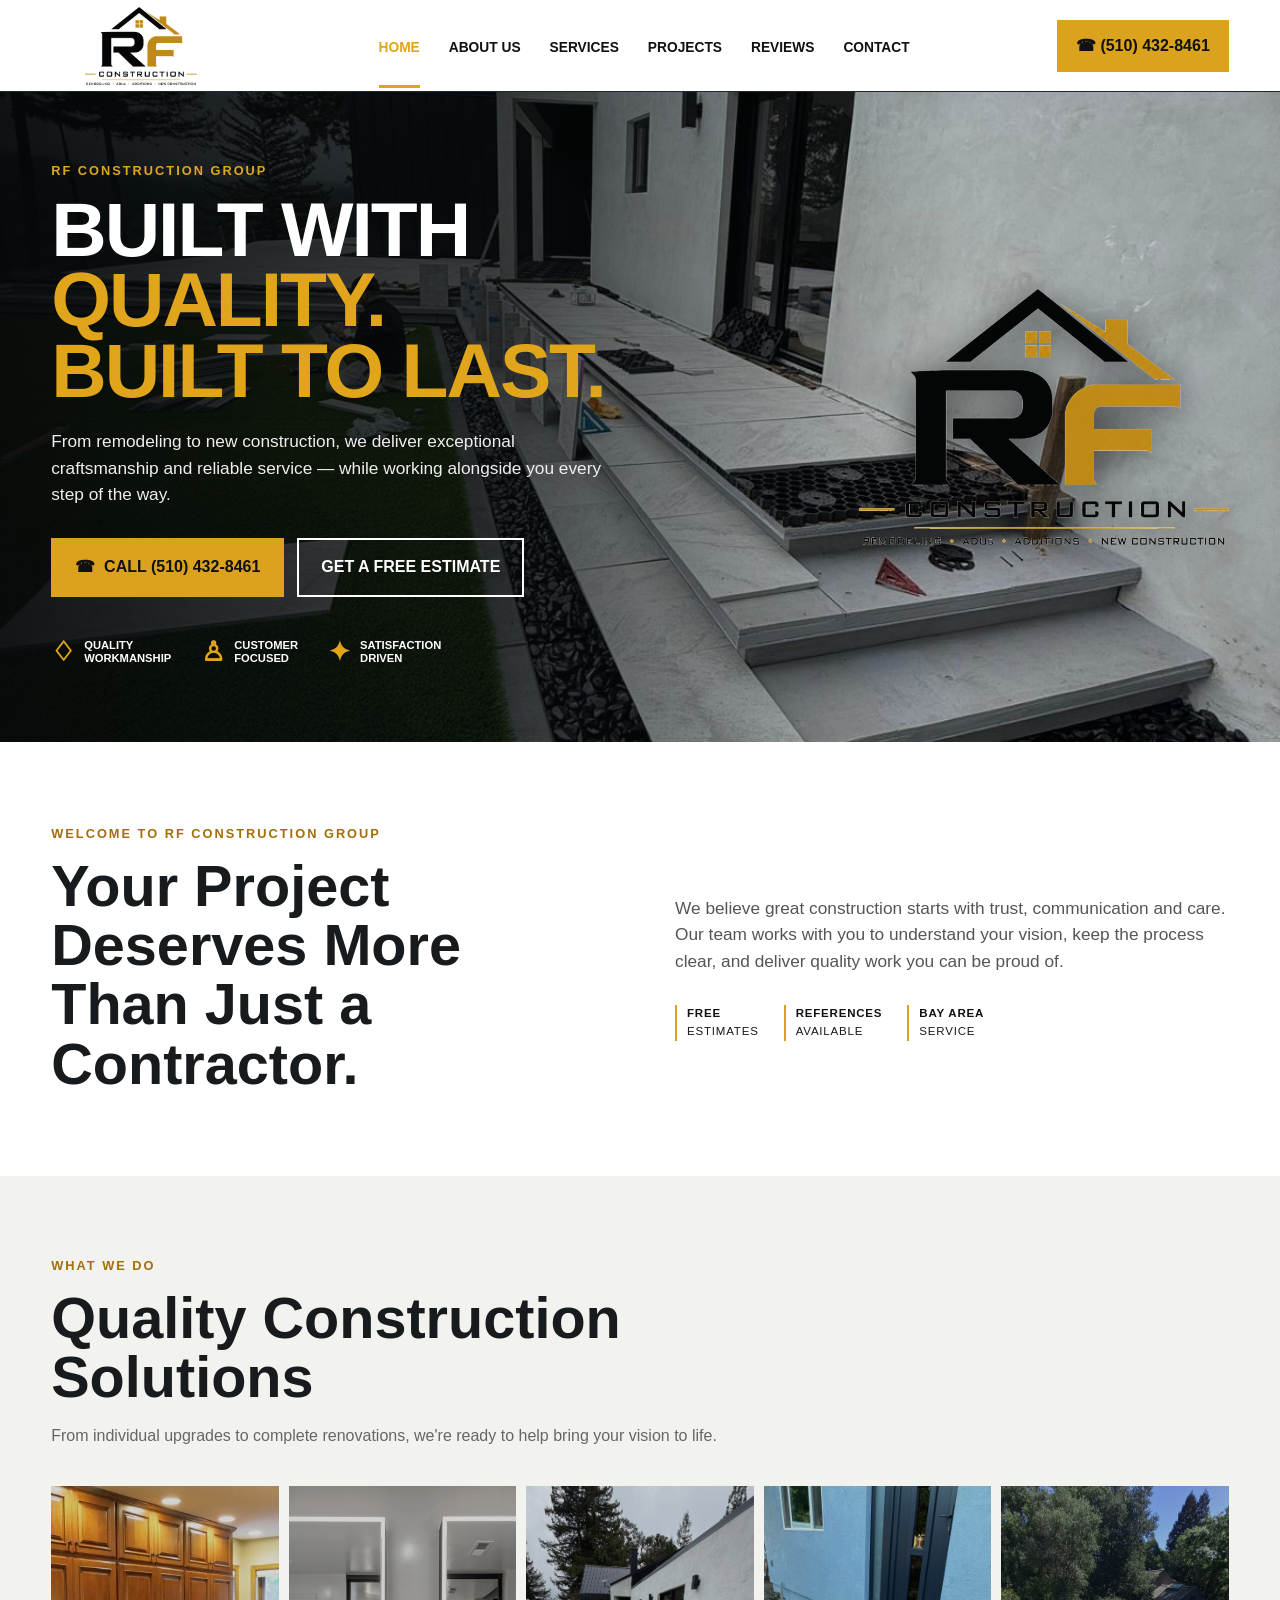
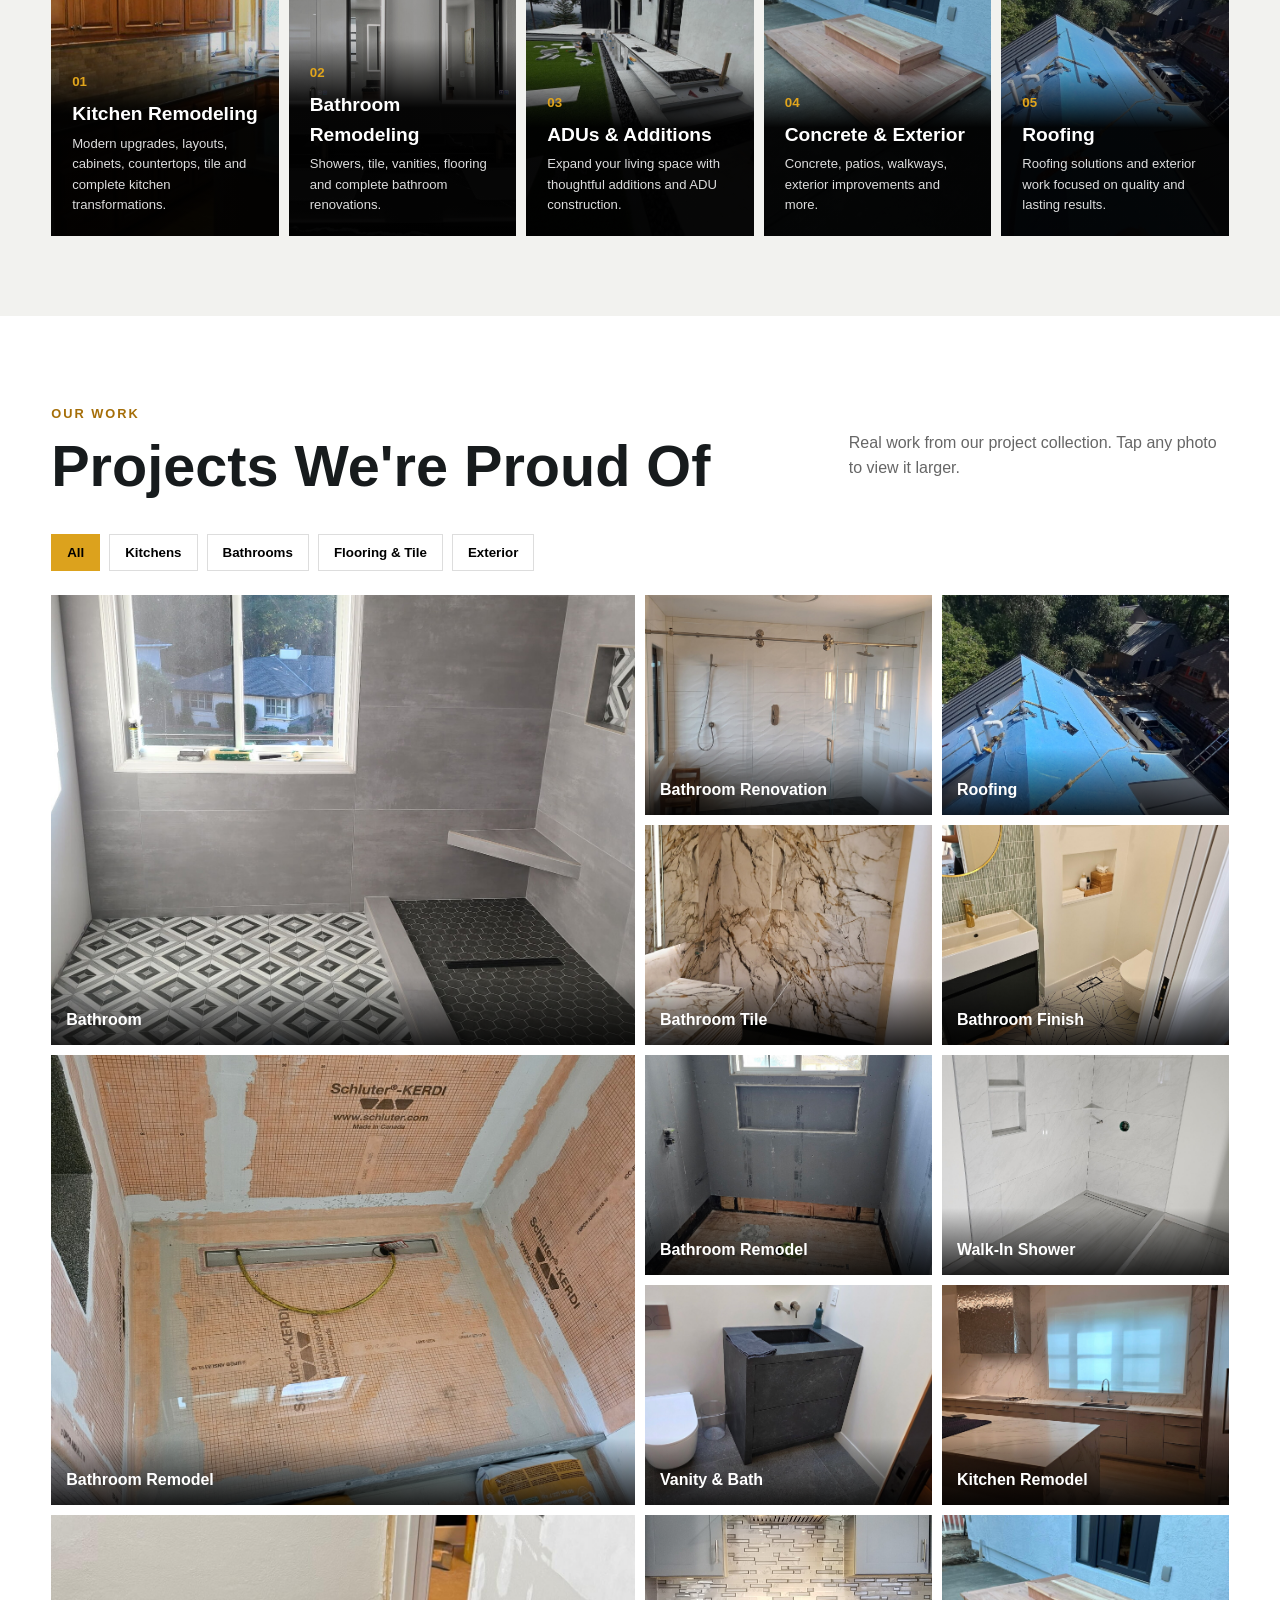
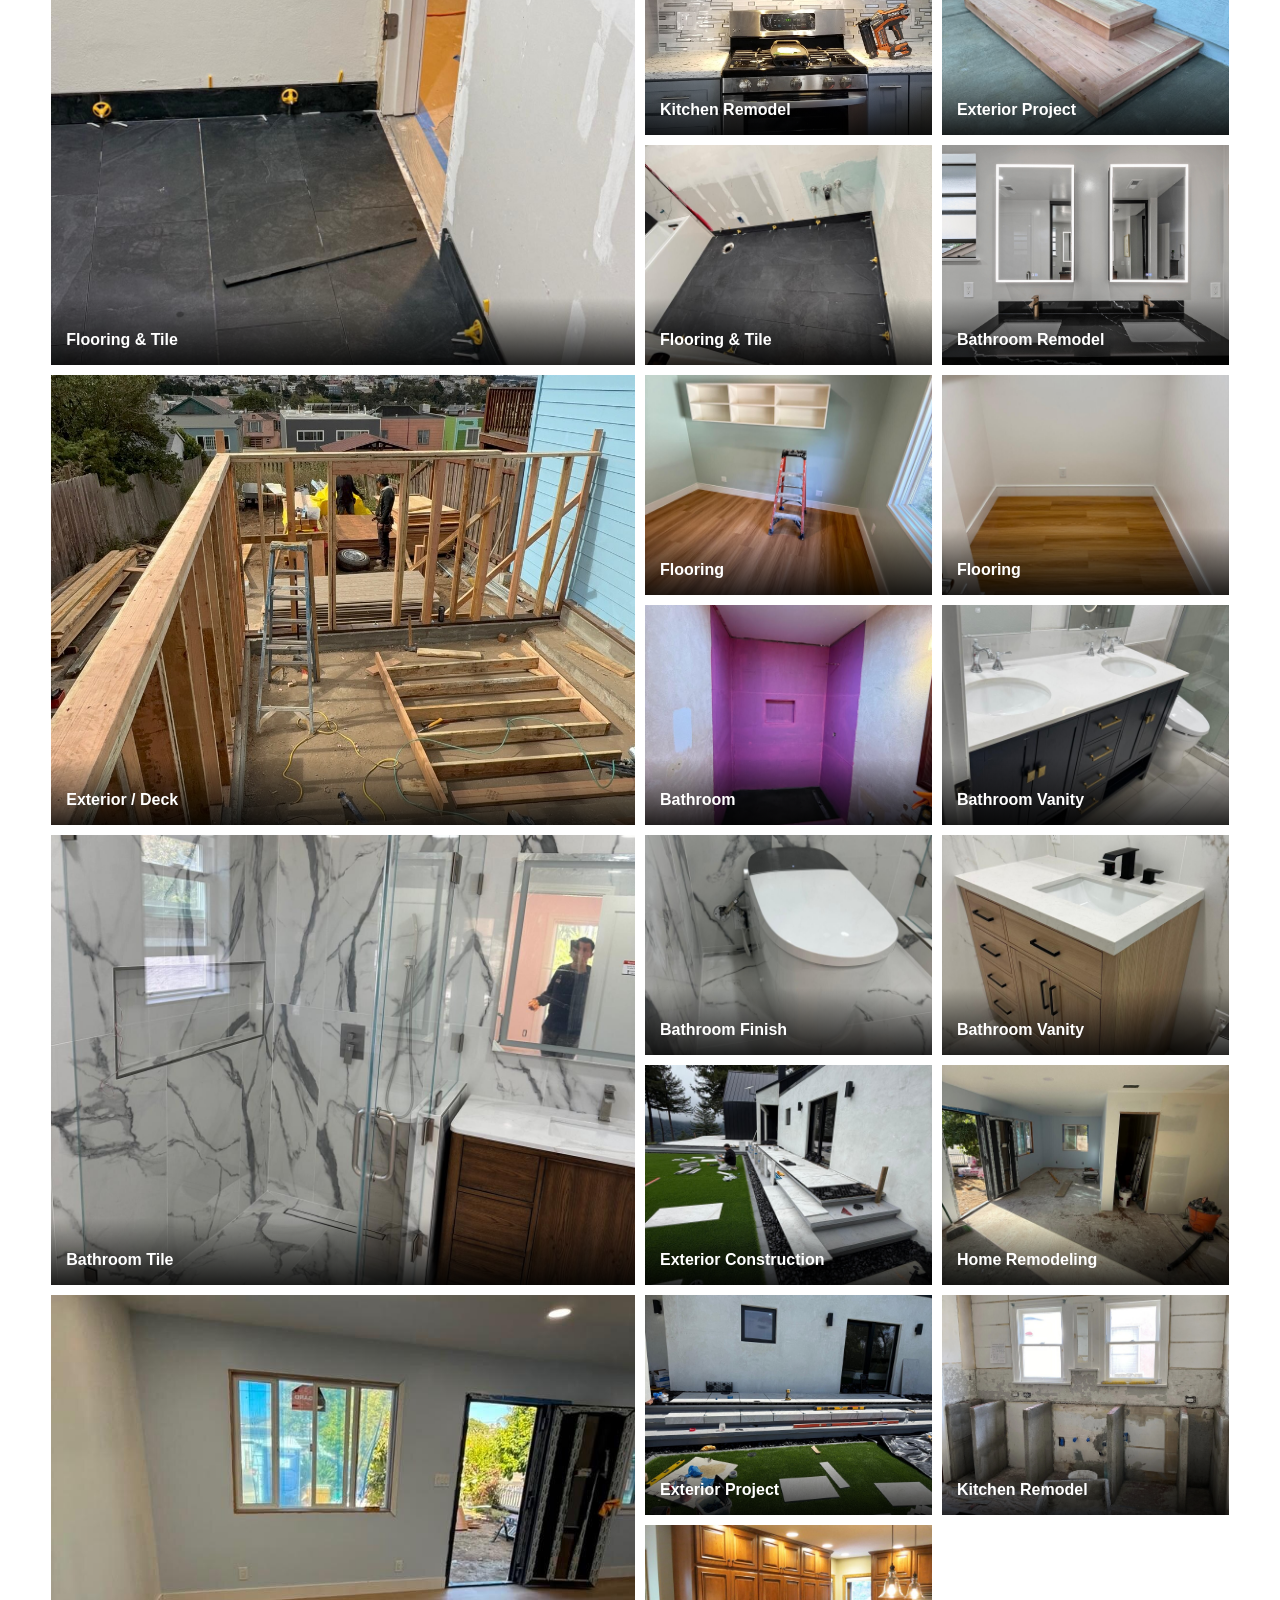
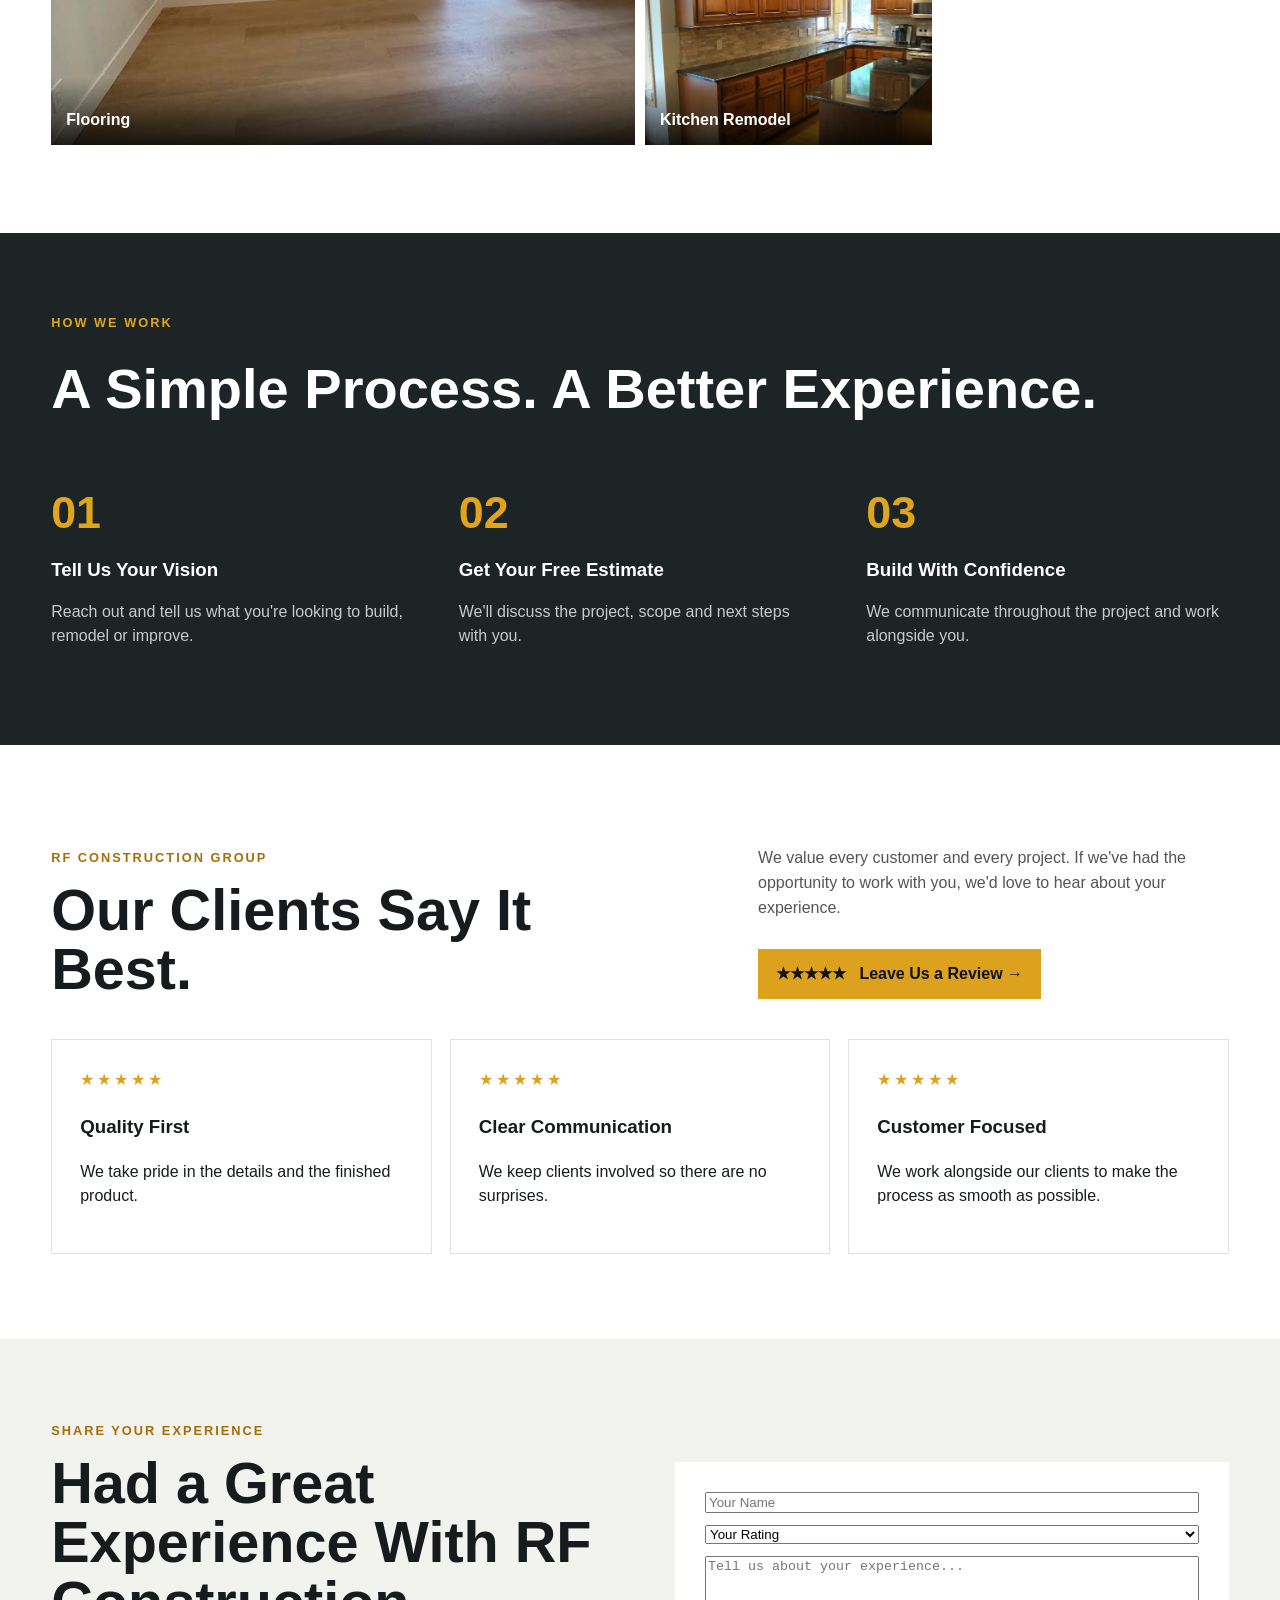
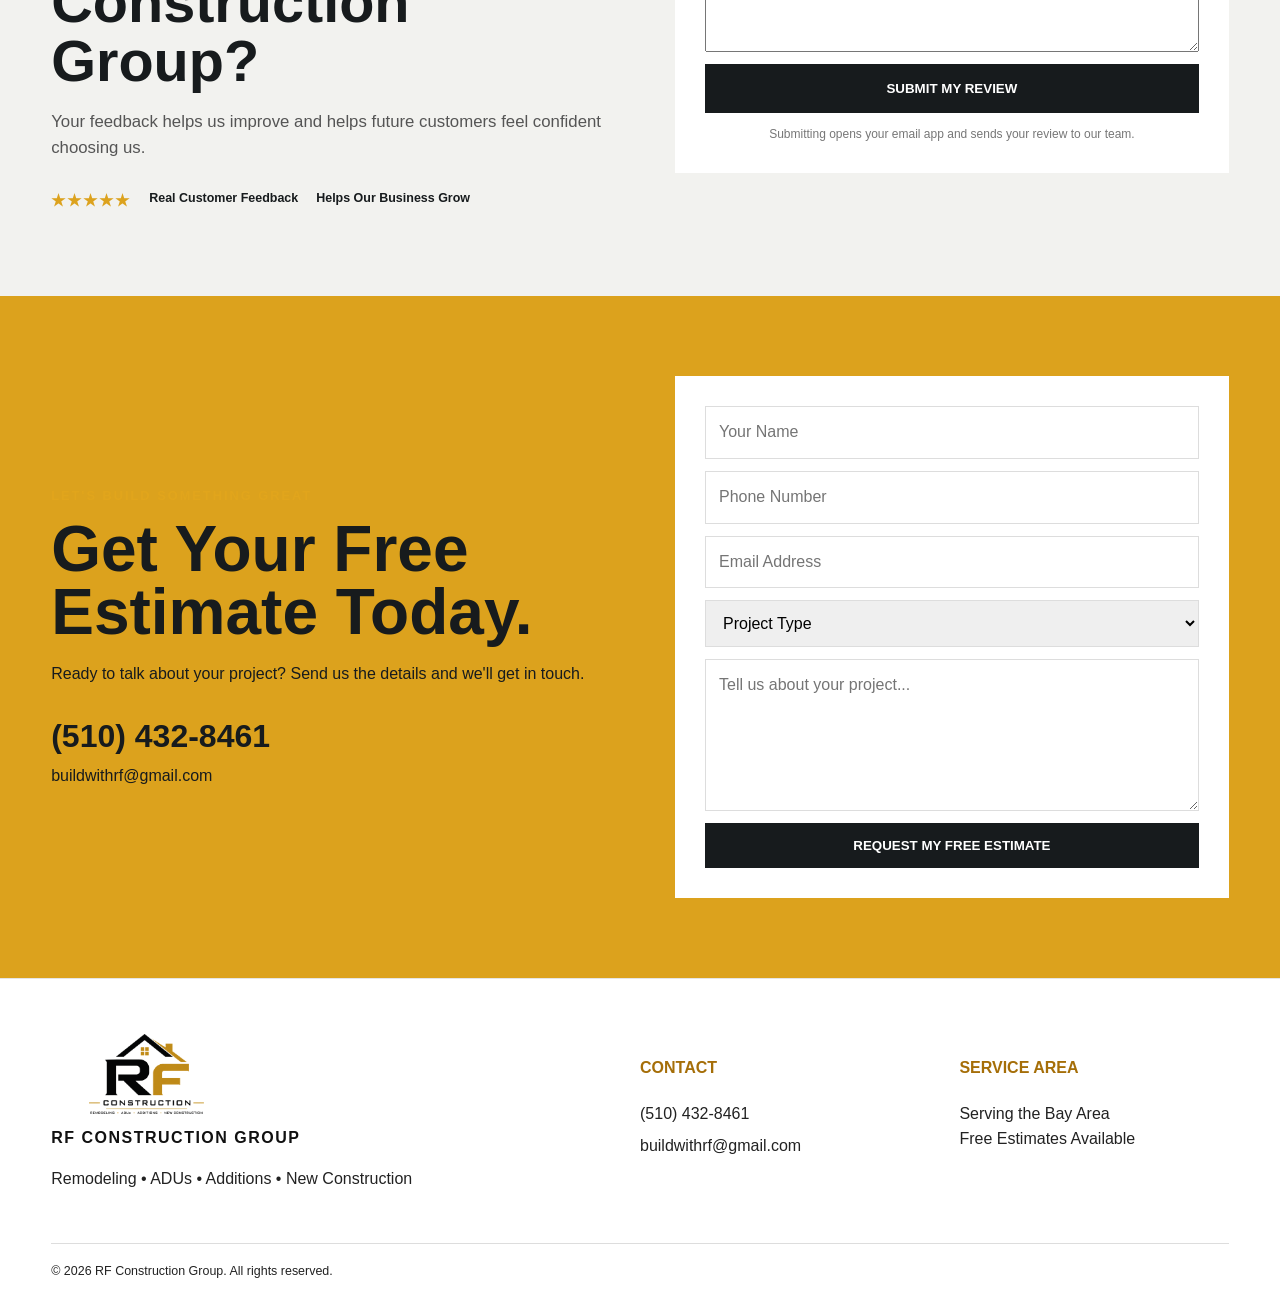
==== commit 2363fecc: "Add files via upload" ====
--- a/index.html
+++ b/index.html
@@ -2,23 +2,23 @@
 <html lang="en">
 <head>
 <meta charset="UTF-8"><meta name="viewport" content="width=device-width, initial-scale=1.0">
-<meta name="description" content="RF Construction — remodeling, ADUs, additions and new construction serving the Bay Area. Free estimates.">
-<title>RF Construction | Built With Quality. Built To Last.</title>
+<meta name="description" content="RF Construction Group — remodeling, ADUs, additions, concrete, roofing and new construction serving the Bay Area. Free estimates.">
+<title>RF Construction Group | Built With Quality. Built To Last.</title>
 <link rel="stylesheet" href="style.css">
 </head>
 <body>
 <header class="header"><div class="wrap nav">
-<a href="#home" class="logo-link"><img src="images/rf-logo.png" alt="RF Construction"></a>
+<a href="#home" class="logo-link"><img src="images/rf-logo.png" alt="RF Construction Group"></a>
 <button class="menu" aria-label="Menu">☰</button>
 <nav><a class="active" href="#home">Home</a><a href="#about">About Us</a><a href="#services">Services</a><a href="#projects">Projects</a><a href="#reviews">Reviews</a><a href="#contact">Contact</a></nav>
 <a class="phone-top" href="tel:+15104328461">☎ <span>(510) 432-8461</span></a>
 </div></header>
 <main id="home">
 <section class="hero"><div class="hero-bg"></div><div class="wrap hero-inner">
-<div class="hero-copy"><p class="eyebrow">RF CONSTRUCTION</p><h1>BUILT WITH<br><b>QUALITY.</b><br><em>BUILT TO LAST.</em></h1><p>From remodeling to new construction, we deliver exceptional craftsmanship and reliable service — while working alongside you every step of the way.</p><div class="actions"><a class="btn gold" href="tel:+15104328461">☎ &nbsp;CALL (510) 432-8461</a><a class="btn outline" href="#estimate">GET A FREE ESTIMATE</a></div><div class="trust"><div><strong>♢</strong><span>QUALITY<br>WORKMANSHIP</span></div><div><strong>♙</strong><span>CUSTOMER<br>FOCUSED</span></div><div><strong>✦</strong><span>SATISFACTION<br>DRIVEN</span></div></div></div>
+<div class="hero-copy"><p class="eyebrow">RF CONSTRUCTION GROUP</p><h1>BUILT WITH<br><b>QUALITY.</b><br><em>BUILT TO LAST.</em></h1><p>From remodeling to new construction, we deliver exceptional craftsmanship and reliable service — while working alongside you every step of the way.</p><div class="actions"><a class="btn gold" href="tel:+15104328461">☎ &nbsp;CALL (510) 432-8461</a><a class="btn outline" href="#estimate">GET A FREE ESTIMATE</a></div><div class="trust"><div><strong>♢</strong><span>QUALITY<br>WORKMANSHIP</span></div><div><strong>♙</strong><span>CUSTOMER<br>FOCUSED</span></div><div><strong>✦</strong><span>SATISFACTION<br>DRIVEN</span></div></div></div>
 <div class="hero-logo"><img src="images/rf-logo.png" alt="RF Construction logo"></div>
 </div></section>
-<section class="intro" id="about"><div class="wrap intro-grid"><div><p class="eyebrow dark">WELCOME TO RF CONSTRUCTION</p><h2>Your Project Deserves More Than Just a Contractor.</h2></div><div><p>We believe great construction starts with trust, communication and care. Our team works with you to understand your vision, keep the process clear, and deliver quality work you can be proud of.</p><div class="mini-stats"><span><b>FREE</b> ESTIMATES</span><span><b>REFERENCES</b> AVAILABLE</span><span><b>BAY AREA</b> SERVICE</span></div></div></div></section>
+<section class="intro" id="about"><div class="wrap intro-grid"><div><p class="eyebrow dark">WELCOME TO RF CONSTRUCTION GROUP</p><h2>Your Project Deserves More Than Just a Contractor.</h2></div><div><p>We believe great construction starts with trust, communication and care. Our team works with you to understand your vision, keep the process clear, and deliver quality work you can be proud of.</p><div class="mini-stats"><span><b>FREE</b> ESTIMATES</span><span><b>REFERENCES</b> AVAILABLE</span><span><b>BAY AREA</b> SERVICE</span></div></div></div></section>
 <section class="services" id="services"><div class="wrap"><div class="heading"><p class="eyebrow dark">WHAT WE DO</p><h2>Quality Construction Solutions</h2><p>From individual upgrades to complete renovations, we're ready to help bring your vision to life.</p></div><div class="service-grid">
 <article><img src="images/project37.jpg" alt="Kitchen remodeling"><div><small>01</small><h3>Kitchen Remodeling</h3><p>Modern upgrades, layouts, cabinets, countertops, tile and complete kitchen transformations.</p></div></article>
 <article><img src="images/project17.jpg" alt="Bathroom remodeling"><div><small>02</small><h3>Bathroom Remodeling</h3><p>Showers, tile, vanities, flooring and complete bathroom renovations.</p></div></article>
@@ -28,10 +28,11 @@
 </div></div></section>
 <section class="projects" id="projects"><div class="wrap"><div class="heading project-heading"><div><p class="eyebrow dark">OUR WORK</p><h2>Projects We're Proud Of</h2></div><p>Real work from our project collection. Tap any photo to view it larger.</p></div><div class="filters"><button class="filter active" data-filter="all">All</button><button class="filter" data-filter="kitchen">Kitchens</button><button class="filter" data-filter="bathroom">Bathrooms</button><button class="filter" data-filter="flooring">Flooring & Tile</button><button class="filter" data-filter="exterior">Exterior</button></div><div class="gallery" id="gallery"></div></div></section>
 <section class="process"><div class="wrap"><p class="eyebrow">HOW WE WORK</p><h2>A Simple Process. A Better Experience.</h2><div class="steps"><div><b>01</b><h3>Tell Us Your Vision</h3><p>Reach out and tell us what you're looking to build, remodel or improve.</p></div><div><b>02</b><h3>Get Your Free Estimate</h3><p>We'll discuss the project, scope and next steps with you.</p></div><div><b>03</b><h3>Build With Confidence</h3><p>We communicate throughout the project and work alongside you.</p></div></div></div></section>
-<section class="reviews" id="reviews"><div class="wrap"><p class="eyebrow dark">WHY RF CONSTRUCTION</p><h2>Built Around Our Clients.</h2><div class="review-grid"><div><span>★★★★★</span><h3>Quality First</h3><p>We take pride in the details and the finished product.</p></div><div><span>★★★★★</span><h3>Clear Communication</h3><p>We keep clients involved so there are no surprises.</p></div><div><span>★★★★★</span><h3>References Available</h3><p>Ask us about previous work and references for your project.</p></div></div></div></section>
+<section class="reviews" id="reviews"><div class="wrap"><div class="review-heading"><div><p class="eyebrow dark">RF CONSTRUCTION GROUP</p><h2>Our Clients Say It Best.</h2></div><div><p>We value every customer and every project. If we've had the opportunity to work with you, we'd love to hear about your experience.</p><a class="review-cta" href="#leave-review">★★★★★ &nbsp; Leave Us a Review →</a></div></div><div class="review-grid"><div><span>★★★★★</span><h3>Quality First</h3><p>We take pride in the details and the finished product.</p></div><div><span>★★★★★</span><h3>Clear Communication</h3><p>We keep clients involved so there are no surprises.</p></div><div><span>★★★★★</span><h3>Customer Focused</h3><p>We work alongside our clients to make the process as smooth as possible.</p></div></div></div></section>
+<section class="leave-review" id="leave-review"><div class="wrap leave-review-grid"><div><p class="eyebrow dark">SHARE YOUR EXPERIENCE</p><h2>Had a Great Experience With RF Construction Group?</h2><p>Your feedback helps us improve and helps future customers feel confident choosing us.</p><div class="review-points"><span>★★★★★</span><span>Real Customer Feedback</span><span>Helps Our Business Grow</span></div></div><form action="mailto:buildwithrf@gmail.com" method="post" enctype="text/plain"><input required name="Customer Name" placeholder="Your Name"><select required name="Rating"><option value="">Your Rating</option><option>★★★★★ — 5 Stars</option><option>★★★★☆ — 4 Stars</option><option>★★★☆☆ — 3 Stars</option><option>★★☆☆☆ — 2 Stars</option><option>★☆☆☆☆ — 1 Star</option></select><textarea required name="Review" rows="6" placeholder="Tell us about your experience..."></textarea><button class="btn dark-btn" type="submit">SUBMIT MY REVIEW</button><p class="review-note">Submitting opens your email app and sends your review to our team.</p></form></div></section>
 <section class="estimate" id="estimate"><div class="wrap estimate-grid"><div><p class="eyebrow">LET'S BUILD SOMETHING GREAT</p><h2>Get Your Free Estimate Today.</h2><p>Ready to talk about your project? Send us the details and we'll get in touch.</p><a class="big-phone" href="tel:+15104328461">(510) 432-8461</a><a href="mailto:buildwithrf@gmail.com">buildwithrf@gmail.com</a></div><form action="mailto:buildwithrf@gmail.com" method="post" enctype="text/plain"><input required name="Name" placeholder="Your Name"><input required name="Phone" placeholder="Phone Number"><input name="Email" type="email" placeholder="Email Address"><select name="Project"><option>Project Type</option><option>Kitchen Remodeling</option><option>Bathroom Remodeling</option><option>ADU / Addition</option><option>Concrete / Exterior</option><option>Roofing</option><option>Other</option></select><textarea required name="Message" rows="5" placeholder="Tell us about your project..."></textarea><button class="btn dark-btn" type="submit">REQUEST MY FREE ESTIMATE</button></form></div></section>
 </main>
-<footer id="contact"><div class="wrap footer-grid"><div><img src="images/rf-logo.png" alt="RF Construction" class="footer-logo"><p>Remodeling • ADUs • Additions • New Construction</p></div><div><h4>CONTACT</h4><a href="tel:+15104328461">(510) 432-8461</a><a href="mailto:buildwithrf@gmail.com">buildwithrf@gmail.com</a></div><div><h4>SERVICE AREA</h4><p>Serving the Bay Area<br>Free Estimates Available</p></div></div><div class="wrap copyright">© <span id="year"></span> RF Construction. All rights reserved.</div></footer>
-<div class="lightbox" id="lightbox"><button>×</button><img src="" alt="Project photo"></div><a class="mobile-call" href="tel:+15104328461">☎ CALL RF CONSTRUCTION</a>
+<footer id="contact"><div class="wrap footer-grid"><div><img src="images/rf-logo.png" alt="RF Construction Group" class="footer-logo"><div class="group-name">RF CONSTRUCTION GROUP</div><p>Remodeling • ADUs • Additions • New Construction</p></div><div><h4>CONTACT</h4><a href="tel:+15104328461">(510) 432-8461</a><a href="mailto:buildwithrf@gmail.com">buildwithrf@gmail.com</a></div><div><h4>SERVICE AREA</h4><p>Serving the Bay Area<br>Free Estimates Available</p></div></div><div class="wrap copyright">© <span id="year"></span> RF Construction Group. All rights reserved.</div></footer>
+<div class="lightbox" id="lightbox"><button>×</button><img src="" alt="Project photo"></div><a class="mobile-call" href="tel:+15104328461">☎ CALL RF CONSTRUCTION GROUP</a>
 <script src="script.js"></script>
 </body></html>
--- a/style.css
+++ b/style.css
@@ -1 +1,4 @@
-*{box-sizing:border-box}html{scroll-behavior:smooth}body{margin:0;font-family:Arial,Helvetica,sans-serif;color:#171b1d;background:#fff;line-height:1.55}a{text-decoration:none;color:inherit}.wrap{width:min(1180px,92%);margin:auto}.header{height:92px;background:#050606;color:#fff;position:sticky;top:0;z-index:20;border-bottom:1px solid #242628}.nav{height:92px;display:flex;align-items:center;gap:35px}.logo-link{width:180px;height:78px;display:flex;align-items:center}.logo-link img{width:180px;height:78px;object-fit:contain}.nav nav{display:flex;align-items:center;justify-content:center;gap:29px;flex:1;font-weight:800;text-transform:uppercase;font-size:.86rem}.nav nav a{padding:33px 0 27px;border-bottom:3px solid transparent}.nav nav a:hover,.nav nav .active{color:#e1a51c;border-color:#e1a51c}.phone-top{background:#dba21e;color:#111;padding:14px 19px;font-weight:900;white-space:nowrap}.menu{display:none;background:none;color:#fff;border:0;font-size:1.7rem}.hero{height:650px;position:relative;overflow:hidden;background:#121719;color:#fff}.hero-bg{position:absolute;inset:0;background:linear-gradient(90deg,rgba(5,8,9,.94) 0%,rgba(5,8,9,.76) 38%,rgba(5,8,9,.18) 75%),url('images/project32.jpg') center/cover}.hero-inner{height:100%;display:flex;align-items:center;justify-content:space-between;position:relative}.hero-copy{max-width:590px;padding:40px 0}.eyebrow{font-size:.8rem;letter-spacing:2px;font-weight:900;color:#e1a51c;margin:0 0 13px}.hero h1{font-size:clamp(3.1rem,6vw,5.4rem);line-height:.92;margin:0 0 22px;letter-spacing:-2px}.hero h1 b,.hero h1 em{color:#e1a51c;font-style:normal}.hero-copy>p:not(.eyebrow){font-size:1.08rem;color:#eee;max-width:570px}.actions{display:flex;gap:13px;flex-wrap:wrap;margin:30px 0}.btn{padding:15px 22px;font-weight:900;display:inline-block;border:2px solid transparent}.gold{background:#dca21d;color:#111}.outline{border-color:#fff;color:#fff}.outline:hover{background:#fff;color:#111}.trust{display:flex;gap:30px;margin-top:34px}.trust div{display:flex;align-items:center;gap:9px}.trust strong{color:#e1a51c;font-size:1.7rem}.trust span{font-size:.7rem;font-weight:900;line-height:1.2}.hero-logo{width:370px;display:flex;align-items:center;justify-content:center}.hero-logo img{width:100%;max-height:290px;object-fit:contain;filter:drop-shadow(0 5px 18px rgba(0,0,0,.6))}.intro{padding:82px 0}.intro-grid{display:grid;grid-template-columns:1fr 1fr;gap:70px;align-items:center}.eyebrow.dark{color:#a56e08}.intro h2,.heading h2,.reviews h2{font-size:clamp(2.2rem,4.5vw,3.6rem);line-height:1.03;margin:0}.intro-grid>div:last-child>p{font-size:1.08rem;color:#555}.mini-stats{display:flex;gap:25px;flex-wrap:wrap;margin-top:30px}.mini-stats span{font-size:.72rem;letter-spacing:.8px;border-left:2px solid #dca21d;padding-left:10px}.mini-stats b{display:block;color:#111}.services{background:#f2f2ef;padding:80px 0}.heading{max-width:760px;margin-bottom:38px}.heading>p:last-child{color:#666}.service-grid{display:grid;grid-template-columns:repeat(5,1fr);gap:10px}.service-grid article{background:#111;color:#fff;position:relative;min-height:350px;overflow:hidden}.service-grid img{width:100%;height:100%;object-fit:cover;position:absolute;inset:0;opacity:.82}.service-grid article>div{position:absolute;left:0;right:0;bottom:0;padding:21px;background:linear-gradient(transparent,rgba(0,0,0,.96) 35%)}.service-grid small{color:#e1a51c;font-weight:900}.service-grid h3{font-size:1.2rem;margin:5px 0}.service-grid p{font-size:.82rem;color:#ddd;margin:0}.projects{padding:88px 0}.project-heading{max-width:none;display:flex;justify-content:space-between;gap:50px;align-items:end}.project-heading>p{max-width:380px;color:#666}.filters{display:flex;gap:9px;flex-wrap:wrap;margin-bottom:24px}.filter{border:1px solid #ddd;background:#fff;padding:10px 15px;font-weight:800;cursor:pointer}.filter.active,.filter:hover{background:#dca21d;border-color:#dca21d}.gallery{display:grid;grid-template-columns:repeat(4,1fr);grid-auto-rows:220px;gap:10px}.gallery-card{position:relative;overflow:hidden;cursor:pointer;background:#ddd}.gallery-card:nth-child(5n+1){grid-column:span 2;grid-row:span 2}.gallery-card img{width:100%;height:100%;object-fit:cover;transition:.35s}.gallery-card:hover img{transform:scale(1.05)}.gallery-card .caption{position:absolute;left:0;right:0;bottom:0;padding:30px 15px 13px;color:#fff;background:linear-gradient(transparent,rgba(0,0,0,.82));font-weight:900}.process{background:#1d2426;color:#fff;padding:80px 0}.process h2{font-size:clamp(2.2rem,4.5vw,3.5rem);margin:0}.steps{display:grid;grid-template-columns:repeat(3,1fr);gap:45px;margin-top:45px}.steps b{font-size:2.8rem;color:#e1a51c}.steps h3{margin:7px 0}.steps p{color:#c6cbcc}.reviews{padding:85px 0}.review-grid{display:grid;grid-template-columns:repeat(3,1fr);gap:18px;margin-top:40px}.review-grid div{border:1px solid #e1e1df;padding:28px}.review-grid span{color:#dca21d;letter-spacing:3px}.estimate{background:#dca21d;padding:80px 0}.estimate-grid{display:grid;grid-template-columns:1fr 1fr;gap:70px;align-items:center}.estimate h2{font-size:clamp(2.5rem,5vw,4.4rem);line-height:.98;margin:0 0 18px}.big-phone{display:block;font-size:2rem;font-weight:900;margin:25px 0 3px}.estimate form{background:#fff;padding:30px;display:grid;gap:12px}.estimate input,.estimate select,.estimate textarea{width:100%;border:1px solid #ddd;padding:13px;font:inherit}.dark-btn{background:#171b1d;color:#fff;width:100%;cursor:pointer}.estimate form .btn{border:0}footer{background:#080a0b;color:#d6d8d8;padding:55px 0 20px}.footer-grid{display:grid;grid-template-columns:2fr 1fr 1fr;gap:50px}.footer-logo{width:190px;height:80px;object-fit:contain}.footer-grid h4{color:#e1a51c}.footer-grid a{display:block;margin:7px 0}.copyright{border-top:1px solid #35393b;padding-top:18px;margin-top:35px;font-size:.78rem}.mobile-call,.lightbox{display:none}.lightbox{position:fixed;inset:0;background:rgba(0,0,0,.94);z-index:100;align-items:center;justify-content:center;padding:35px}.lightbox.open{display:flex}.lightbox img{max-width:92%;max-height:90%;object-fit:contain}.lightbox button{position:absolute;right:25px;top:15px;color:#fff;background:none;border:0;font-size:3rem;cursor:pointer}@media(max-width:900px){.nav nav{gap:14px;font-size:.72rem}.phone-top{padding:11px}.service-grid{grid-template-columns:repeat(3,1fr)}.hero-logo{width:300px}.gallery{grid-template-columns:repeat(3,1fr)}}@media(max-width:720px){.header,.nav{height:74px}.logo-link,.logo-link img{width:145px;height:65px}.menu{display:block;margin-left:auto}.nav nav{display:none;position:absolute;top:74px;left:0;right:0;background:#080a0b;flex-direction:column;padding:15px 25px;gap:0}.nav nav.open{display:flex}.nav nav a{width:100%;padding:13px 0}.phone-top{display:none}.hero{height:720px}.hero-bg{background:linear-gradient(90deg,rgba(5,8,9,.88),rgba(5,8,9,.58)),url('images/project32.jpg') center/cover}.hero-inner{display:block}.hero-copy{padding-top:55px}.hero h1{font-size:3.25rem}.hero-logo{position:absolute;bottom:25px;left:0;right:0;width:230px;margin:auto}.hero-logo img{max-height:160px}.trust{gap:15px}.trust span{font-size:.58rem}.intro-grid,.estimate-grid{grid-template-columns:1fr;gap:30px}.service-grid{grid-template-columns:1fr 1fr}.project-heading{display:block}.gallery{grid-template-columns:1fr 1fr;grid-auto-rows:170px}.gallery-card:nth-child(5n+1){grid-column:span 2}.steps,.review-grid,.footer-grid{grid-template-columns:1fr}.mobile-call{display:block;position:fixed;bottom:14px;left:14px;right:14px;background:#dca21d;color:#111;text-align:center;padding:14px;font-weight:900;z-index:50;box-shadow:0 4px 15px #0005}body{padding-bottom:60px}}
+*{box-sizing:border-box}html{scroll-behavior:smooth}body{margin:0;font-family:Arial,Helvetica,sans-serif;color:#171b1d;background:#fff;line-height:1.55}a{text-decoration:none;color:inherit}.wrap{width:min(1180px,92%);margin:auto}.header{height:92px;background:#fff;color:#111;position:sticky;top:0;z-index:20;border-bottom:1px solid #242628}.nav{height:92px;display:flex;align-items:center;gap:35px}.logo-link{width:180px;height:78px;display:flex;align-items:center}.logo-link img{width:180px;height:78px;object-fit:contain}.nav nav{display:flex;align-items:center;justify-content:center;gap:29px;flex:1;font-weight:800;text-transform:uppercase;font-size:.86rem}.nav nav a{padding:33px 0 27px;color:#111;border-bottom:3px solid transparent}.nav nav a:hover,.nav nav .active{color:#e1a51c;border-color:#e1a51c}.phone-top{background:#dba21e;color:#111;padding:14px 19px;font-weight:900;white-space:nowrap}.menu{display:none;background:none;color:#111;border:0;font-size:1.7rem}.hero{height:650px;position:relative;overflow:hidden;background:#121719;color:#fff}.hero-bg{position:absolute;inset:0;background:linear-gradient(90deg,rgba(5,8,9,.94) 0%,rgba(5,8,9,.76) 38%,rgba(5,8,9,.18) 75%),url('images/project32.jpg') center/cover}.hero-inner{height:100%;display:flex;align-items:center;justify-content:space-between;position:relative}.hero-copy{max-width:590px;padding:40px 0}.eyebrow{font-size:.8rem;letter-spacing:2px;font-weight:900;color:#e1a51c;margin:0 0 13px}.hero h1{font-size:clamp(3.1rem,6vw,5.4rem);line-height:.92;margin:0 0 22px;letter-spacing:-2px}.hero h1 b,.hero h1 em{color:#e1a51c;font-style:normal}.hero-copy>p:not(.eyebrow){font-size:1.08rem;color:#eee;max-width:570px}.actions{display:flex;gap:13px;flex-wrap:wrap;margin:30px 0}.btn{padding:15px 22px;font-weight:900;display:inline-block;border:2px solid transparent}.gold{background:#dca21d;color:#111}.outline{border-color:#fff;color:#fff}.outline:hover{background:#fff;color:#111}.trust{display:flex;gap:30px;margin-top:34px}.trust div{display:flex;align-items:center;gap:9px}.trust strong{color:#e1a51c;font-size:1.7rem}.trust span{font-size:.7rem;font-weight:900;line-height:1.2}.hero-logo{width:370px;display:flex;align-items:center;justify-content:center}.hero-logo img{width:100%;max-height:290px;object-fit:contain;filter:drop-shadow(0 5px 18px rgba(0,0,0,.6))}.intro{padding:82px 0}.intro-grid{display:grid;grid-template-columns:1fr 1fr;gap:70px;align-items:center}.eyebrow.dark{color:#a56e08}.intro h2,.heading h2,.reviews h2{font-size:clamp(2.2rem,4.5vw,3.6rem);line-height:1.03;margin:0}.intro-grid>div:last-child>p{font-size:1.08rem;color:#555}.mini-stats{display:flex;gap:25px;flex-wrap:wrap;margin-top:30px}.mini-stats span{font-size:.72rem;letter-spacing:.8px;border-left:2px solid #dca21d;padding-left:10px}.mini-stats b{display:block;color:#111}.services{background:#f2f2ef;padding:80px 0}.heading{max-width:760px;margin-bottom:38px}.heading>p:last-child{color:#666}.service-grid{display:grid;grid-template-columns:repeat(5,1fr);gap:10px}.service-grid article{background:#111;color:#fff;position:relative;min-height:350px;overflow:hidden}.service-grid img{width:100%;height:100%;object-fit:cover;position:absolute;inset:0;opacity:.82}.service-grid article>div{position:absolute;left:0;right:0;bottom:0;padding:21px;background:linear-gradient(transparent,rgba(0,0,0,.96) 35%)}.service-grid small{color:#e1a51c;font-weight:900}.service-grid h3{font-size:1.2rem;margin:5px 0}.service-grid p{font-size:.82rem;color:#ddd;margin:0}.projects{padding:88px 0}.project-heading{max-width:none;display:flex;justify-content:space-between;gap:50px;align-items:end}.project-heading>p{max-width:380px;color:#666}.filters{display:flex;gap:9px;flex-wrap:wrap;margin-bottom:24px}.filter{border:1px solid #ddd;background:#fff;padding:10px 15px;font-weight:800;cursor:pointer}.filter.active,.filter:hover{background:#dca21d;border-color:#dca21d}.gallery{display:grid;grid-template-columns:repeat(4,1fr);grid-auto-rows:220px;gap:10px}.gallery-card{position:relative;overflow:hidden;cursor:pointer;background:#ddd}.gallery-card:nth-child(5n+1){grid-column:span 2;grid-row:span 2}.gallery-card img{width:100%;height:100%;object-fit:cover;transition:.35s}.gallery-card:hover img{transform:scale(1.05)}.gallery-card .caption{position:absolute;left:0;right:0;bottom:0;padding:30px 15px 13px;color:#fff;background:linear-gradient(transparent,rgba(0,0,0,.82));font-weight:900}.process{background:#1d2426;color:#fff;padding:80px 0}.process h2{font-size:clamp(2.2rem,4.5vw,3.5rem);margin:0}.steps{display:grid;grid-template-columns:repeat(3,1fr);gap:45px;margin-top:45px}.steps b{font-size:2.8rem;color:#e1a51c}.steps h3{margin:7px 0}.steps p{color:#c6cbcc}.reviews{padding:85px 0}.review-grid{display:grid;grid-template-columns:repeat(3,1fr);gap:18px;margin-top:40px}.review-grid div{border:1px solid #e1e1df;padding:28px}.review-grid span{color:#dca21d;letter-spacing:3px}.estimate{background:#dca21d;padding:80px 0}.estimate-grid{display:grid;grid-template-columns:1fr 1fr;gap:70px;align-items:center}.estimate h2{font-size:clamp(2.5rem,5vw,4.4rem);line-height:.98;margin:0 0 18px}.big-phone{display:block;font-size:2rem;font-weight:900;margin:25px 0 3px}.estimate form{background:#fff;padding:30px;display:grid;gap:12px}.estimate input,.estimate select,.estimate textarea{width:100%;border:1px solid #ddd;padding:13px;font:inherit}.dark-btn{background:#171b1d;color:#fff;width:100%;cursor:pointer}.estimate form .btn{border:0}footer{background:#fff;color:#222;border-top:1px solid #e5e5e5;padding:55px 0 20px}.footer-grid{display:grid;grid-template-columns:2fr 1fr 1fr;gap:50px}.footer-logo{width:190px;height:80px;object-fit:contain}.footer-grid h4{color:#a56e08}.footer-grid a{display:block;margin:7px 0}.copyright{border-top:1px solid #ddd;padding-top:18px;margin-top:35px;font-size:.78rem}.mobile-call,.lightbox{display:none}.lightbox{position:fixed;inset:0;background:rgba(0,0,0,.94);z-index:100;align-items:center;justify-content:center;padding:35px}.lightbox.open{display:flex}.lightbox img{max-width:92%;max-height:90%;object-fit:contain}.lightbox button{position:absolute;right:25px;top:15px;color:#fff;background:none;border:0;font-size:3rem;cursor:pointer}@media(max-width:900px){.nav nav{gap:14px;font-size:.72rem}.phone-top{padding:11px}.service-grid{grid-template-columns:repeat(3,1fr)}.hero-logo{width:300px}.gallery{grid-template-columns:repeat(3,1fr)}}@media(max-width:720px){.header,.nav{height:74px}.logo-link,.logo-link img{width:145px;height:65px}.menu{display:block;margin-left:auto}.nav nav{display:none;position:absolute;top:74px;left:0;right:0;background:#fff;border-top:1px solid #ddd;flex-direction:column;padding:15px 25px;gap:0}.nav nav.open{display:flex}.nav nav a{width:100%;padding:13px 0;color:#111}.phone-top{display:none}.hero{height:720px}.hero-bg{background:linear-gradient(90deg,rgba(5,8,9,.88),rgba(5,8,9,.58)),url('images/project32.jpg') center/cover}.hero-inner{display:block}.hero-copy{padding-top:55px}.hero h1{font-size:3.25rem}.hero-logo{position:absolute;bottom:25px;left:0;right:0;width:230px;margin:auto}.hero-logo img{max-height:160px}.trust{gap:15px}.trust span{font-size:.58rem}.intro-grid,.estimate-grid{grid-template-columns:1fr;gap:30px}.service-grid{grid-template-columns:1fr 1fr}.project-heading{display:block}.gallery{grid-template-columns:1fr 1fr;grid-auto-rows:170px}.gallery-card:nth-child(5n+1){grid-column:span 2}.steps,.review-grid,.footer-grid{grid-template-columns:1fr}.mobile-call{display:block;position:fixed;bottom:14px;left:14px;right:14px;background:#dca21d;color:#111;text-align:center;padding:14px;font-weight:900;z-index:50;box-shadow:0 4px 15px #0005}body{padding-bottom:60px}}
+
+.review-heading{display:grid;grid-template-columns:1.15fr .85fr;gap:70px;align-items:end}.review-heading>div:last-child{color:#555}.review-cta{display:inline-block;margin-top:12px;background:#dca21d;color:#111;padding:13px 18px;font-weight:900}.leave-review{background:#f2f2ef;padding:82px 0}.leave-review-grid{display:grid;grid-template-columns:1fr 1fr;gap:70px;align-items:center}.leave-review h2{font-size:clamp(2.2rem,4.5vw,3.6rem);line-height:1.03;margin:0 0 18px}.leave-review-grid>div>p:not(.eyebrow){color:#555;font-size:1.05rem}.review-points{display:flex;gap:18px;flex-wrap:wrap;margin-top:28px;font-size:.78rem;font-weight:900}.review-points span:first-child{color:#dca21d;letter-spacing:2px;font-size:1rem}.leave-review form{background:#fff;padding:30px;display:grid;gap:12px}.review-note{margin:0;text-align:center;font-size:.75rem;color:#777}.group-name{font-weight:900;letter-spacing:1.5px;margin-top:4px;color:#111}
+@media(max-width:720px){.review-heading,.leave-review-grid{grid-template-columns:1fr;gap:30px}.leave-review{padding:65px 0}}
